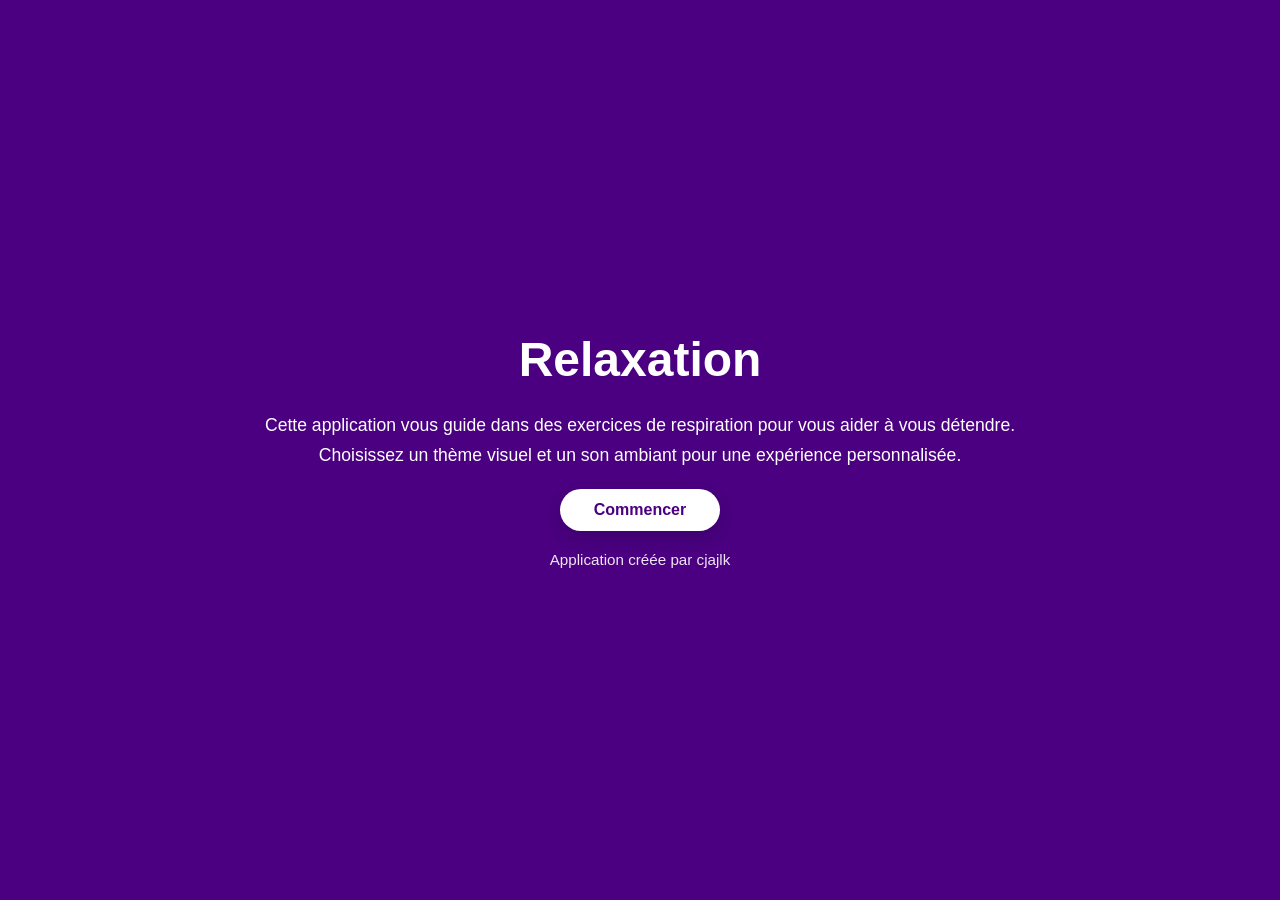
==== index.html @ 72c5c8ad "RELAXATION" ====
<!DOCTYPE html>
<html lang="fr">
<head>
    <meta charset="UTF-8">
    <meta name="viewport" content="width=device-width, initial-scale=1.0">
    <title>Application de Relaxation</title>
    <link rel="stylesheet" href="styles.css">
</head>
<body>
    <div id="intro" class="intro" aria-label="Écran d'accueil de l'application de relaxation">
        <h1>Relaxation</h1>
        <p class="intro-description">
            Cette application vous guide dans des exercices de respiration pour vous aider à vous détendre.
            Choisissez un thème visuel et un son ambiant pour une expérience personnalisée.
        </p>
        <button type="button" class="intro-start-btn" aria-label="Commencer la séance">Commencer</button>
        <p class="intro-credit">Application créée par cjajlk</p>
    </div>
    <div id="main-app" class="container" style="display: none;">
        <button id="immersion-toggle" class="immersion-toggle" type="button">Mode immersion</button>
        <h1>Application de Relaxation</h1>
        <p>Prenez une profonde inspiration et expirez lentement pour vous détendre.</p>
        <div class="breathing-circle" id="circle">
            <div class="instruction" id="instruction">Inspirez</div>
        </div>
        <button id="voice-toggle" class="voice-button">Activer la Voix Guidée</button>
        <div class="controls">
            <label for="sound-select">Son Ambiant:</label>
            <select id="sound-select">
                <option value="none">Aucun</option>
                <option value="rain">Pluie</option>
                <option value="waves">Vagues</option>
                <option value="cheminee">Cheminée</option>
            </select>
            <input type="range" id="volume-slider" min="0" max="1" step="0.1" value="0.5">
        </div>
        <div class="controls">
            <label for="mode-select">Mode de Respiration:</label>
            <select id="mode-select">
                <option value="default">Par Défaut (4s Insp/4s Exp)</option>
                <option value="478">4-7-8 (Sommeil)</option>
                <option value="slow">Lente Méditation</option>
            </select>
        </div>
        <div class="controls">
            <label for="theme-select">Thème Visuel:</label>
            <select id="theme-select">
                <option value="default">Par Défaut</option>
                <option value="forest">Forêt</option>
                <option value="ocean">Océan</option>
                <option value="rain">Pluie</option>
                <option value="cheminee">Cheminée</option>
            </select>
        </div>
        <p class="tip">Fermez les yeux et concentrez-vous sur votre respiration.</p>
        <p class="disclaimer">Avertissement : Cette application n'est pas un substitut à des conseils médicaux professionnels. Si vous avez des problèmes respiratoires, consultez un médecin.</p>
        <div class="calendar-section">
            <h2>Conseil de Relaxation du Jour</h2>
            <p id="date">Date d'aujourd'hui</p>
            <p id="daily-tip">Chargement du conseil...</p>
        </div>
        <div class="progress-section">
            <h2>Suivi de Progrès</h2>
            <p id="total-time">Temps Total: 0 min</p>
            <p id="sessions-count">Sessions: 0</p>
            <p id="badges">Badges: Aucun</p>
            <button id="log-session" class="log-button">Enregistrer Session</button>
            <button id="progress-button" class="progress-button">Voir Progrès Détaillés</button>
            <button id="exercise-button" class="exercise-button">Exercices Yoga & Méditation</button>
        </div>

    </div>
    <script src="script.js"></script>
    <script>
        // Bouton pour accéder à la page exercice
        const exerciseBtn = document.getElementById('exercise-button');
        if (exerciseBtn) {
            exerciseBtn.addEventListener('click', () => {
                window.location.href = 'exercice.html';
            });
        }

    </script>
</body>
</html>
---- styles.css ----
* {
    box-sizing: border-box;
}

html,
body {
    width: 100%;
    max-width: 100%;
    overflow-x: hidden;
}

body {
    margin: 0;
    min-height: 100vh;
    min-height: 100dvh;
    font-family: "Segoe UI", Arial, sans-serif;
    color: #1f2937;
    background: linear-gradient(135deg, #b2f7ef 0%, #4b0082 100%);
    -webkit-text-size-adjust: 100%;
}

h1,
h2 {
    margin: 0;
    max-width: 100%;
    overflow-wrap: anywhere;
    word-break: break-word;
}

/* Intro (index) */
.intro {
    min-height: 100vh;
    width: 100%;
    padding: 40px 20px;
    background: #4b0082;
    color: #ffffff;
    display: flex;
    flex-direction: column;
    justify-content: center;
    align-items: center;
    text-align: center;
    gap: 18px;
}

.intro h1 {
    font-size: clamp(2rem, 5vw, 3rem);
    margin-bottom: 6px;
}

.intro .intro-description {
    margin: 0;
    max-width: 760px;
    line-height: 1.7;
    font-size: clamp(1rem, 2.2vw, 1.1rem);
}

.intro .intro-start-btn {
    border: none;
    border-radius: 999px;
    background: #ffffff;
    color: #4b0082;
    font-size: 1rem;
    font-weight: 700;
    padding: 12px 34px;
    cursor: pointer;
    box-shadow: 0 6px 22px rgba(0, 0, 0, 0.2);
    transition: transform 0.2s ease, box-shadow 0.2s ease;
}

.intro .intro-start-btn:hover,
.intro .intro-start-btn:focus-visible {
    transform: translateY(-1px);
    box-shadow: 0 8px 24px rgba(0, 0, 0, 0.28);
    outline: none;
}

.intro .intro-credit {
    margin: 2px 0 0;
    opacity: 0.9;
    font-size: 0.95rem;
}

/* Main app container */
.container {
    width: min(920px, 100% - 32px);
    max-width: 100%;
    overflow-wrap: anywhere;
    margin: 24px auto;
    background: rgba(255, 255, 255, 0.9);
    border-radius: 18px;
    padding: 24px 20px;
    box-shadow: 0 12px 40px rgba(17, 24, 39, 0.16);
    text-align: center;
}

#main-app {
    position: relative;
}

.immersion-toggle {
    position: fixed;
    right: 14px;
    bottom: 14px;
    z-index: 1200;
    border: none;
    border-radius: 999px;
    padding: 11px 16px;
    font-weight: 700;
    font-size: 0.9rem;
    color: #ffffff;
    background: rgba(75, 0, 130, 0.92);
    cursor: pointer;
    box-shadow: 0 8px 22px rgba(0, 0, 0, 0.22);
}

#main-app.ui-hidden {
    min-height: 76vh;
    display: flex;
    flex-direction: column;
    justify-content: center;
    align-items: center;
    background: rgba(255, 255, 255, 0.08);
    backdrop-filter: blur(1px);
}

#main-app.ui-hidden > :not(.breathing-circle):not(.immersion-toggle) {
    opacity: 0;
    visibility: hidden;
    pointer-events: none;
    height: 0;
    margin: 0;
    padding-top: 0;
    padding-bottom: 0;
    overflow: hidden;
}

#main-app.ui-hidden .breathing-circle {
    margin: 0 auto;
}

.container > h1 {
    color: #4b0082;
    margin-bottom: 10px;
}

.container > p {
    margin-top: 0;
}

.breathing-circle {
    width: min(220px, 70vw);
    height: min(220px, 70vw);
    border-radius: 50%;
    background: rgba(255, 255, 255, 0.6);
    margin: 20px auto;
    display: flex;
    justify-content: center;
    align-items: center;
    animation: breathe 8s infinite;
    box-shadow: inset 0 0 0 2px rgba(255, 255, 255, 0.45);
}

.instruction {
    font-size: clamp(1.15rem, 2.6vw, 1.45rem);
    font-weight: 700;
    color: #1f2937;
}

@keyframes breathe {
    0%,
    50% {
        transform: scale(1);
    }
    25% {
        transform: scale(1.2);
    }
    75% {
        transform: scale(0.8);
    }
}

.controls {
    margin: 14px 0;
    display: flex;
    flex-wrap: wrap;
    align-items: center;
    justify-content: center;
    gap: 10px;
}

.controls label {
    font-weight: 600;
}

.controls label,
.controls select,
.controls input[type="range"] {
    min-height: 44px;
}

.controls select,
.controls input[type="range"] {
    border: 1px solid #d1d5db;
    border-radius: 8px;
    padding: 8px 10px;
    background: #ffffff;
    max-width: 100%;
}

.controls input[type="range"] {
    width: min(240px, 80vw);
}

.tip,
.disclaimer {
    margin: 14px auto;
    max-width: 760px;
    line-height: 1.6;
}

.disclaimer {
    font-size: 0.92rem;
    color: #4b5563;
}

.calendar-section,
.progress-section,
.badges-section {
    margin-top: 18px;
    padding: 16px;
    background: rgba(255, 255, 255, 0.65);
    border-radius: 12px;
}

.calendar-section h2,
.progress-section h2,
.badges-section h2 {
    color: #4b0082;
    margin-bottom: 10px;
}

#badges-showcase {
    display: flex;
    gap: 10px;
    flex-wrap: wrap;
    justify-content: center;
}

#progressChart {
    width: 100% !important;
    max-width: 100%;
    height: auto !important;
}

.badge-item {
    background: #ffffff;
    border-radius: 10px;
    padding: 10px 12px;
    min-width: 130px;
    box-shadow: 0 4px 14px rgba(17, 24, 39, 0.09);
}

/* Buttons */
.voice-button,
.log-button,
.progress-button,
.exercise-button,
.back-button {
    border: none;
    border-radius: 8px;
    color: #ffffff;
    font-size: 0.95rem;
    font-weight: 600;
    padding: 10px 16px;
    cursor: pointer;
    transition: transform 0.15s ease, opacity 0.2s ease;
    margin: 8px 6px;
    white-space: normal;
    line-height: 1.3;
    text-align: center;
}

.voice-button {
    background: #16a34a;
}

.log-button {
    background: #2563eb;
}

.progress-button {
    background: #f59e0b;
}

.exercise-button {
    background: linear-gradient(90deg, #4b0082 0%, #00bfff 100%);
}

.back-button {
    background: #ef4444;
}

.voice-button:hover,
.log-button:hover,
.progress-button:hover,
.exercise-button:hover,
.back-button:hover {
    transform: translateY(-1px);
    opacity: 0.95;
}

/* Theme classes toggled by JS */
.forest {
    background: url("assets/backgrounds/foret.png") center / cover fixed no-repeat;
}

.ocean {
    background: url("assets/backgrounds/ocean.pg.png") center / cover fixed no-repeat;
}

.rain {
    background: url("assets/backgrounds/pluie.png") center / cover fixed no-repeat;
}

.cheminee {
    background: url("assets/backgrounds/cheminée.png") center / cover fixed no-repeat;
}

.forest .container,
.ocean .container,
.rain .container,
.cheminee .container {
    background: rgba(255, 255, 255, 0.78);
    backdrop-filter: blur(2px);
}

.forest .calendar-section,
.forest .progress-section,
.forest .badges-section,
.ocean .calendar-section,
.ocean .progress-section,
.ocean .badges-section,
.rain .calendar-section,
.rain .progress-section,
.rain .badges-section,
.cheminee .calendar-section,
.cheminee .progress-section,
.cheminee .badges-section {
    background: rgba(255, 255, 255, 0.52);
}

/* Exercise page */
header {
    text-align: center;
    padding: 22px 14px 12px;
    color: #ffffff;
}

header h1 {
    margin-bottom: 8px;
}

header nav a {
    color: #ffffff;
    text-decoration: none;
    font-weight: 600;
}

main {
    width: min(960px, 100% - 24px);
    max-width: 100%;
    margin: 0 auto;
}

.exercise-section {
    background: rgba(255, 255, 255, 0.9);
    border-radius: 14px;
    box-shadow: 0 8px 30px rgba(17, 24, 39, 0.12);
    margin: 16px auto;
    padding: 24px 20px;
    text-align: center;
}

.exercise-section h2 {
    color: #4b0082;
    margin-bottom: 14px;
}

.exercise-section strong {
    color: #0f172a;
    font-size: 1.1rem;
}

.exercise-section span {
    display: block;
    margin-top: 8px;
    line-height: 1.6;
}

footer {
    width: 100%;
    padding: 8px 0 16px;
}

/* Mobile */
@media (max-width: 768px) {
    body {
        overflow-x: hidden;
    }

    .container {
        width: calc(100% - 20px);
        max-width: calc(100% - 20px);
        margin: 12px auto;
        padding: 18px 14px;
        border-radius: 14px;
    }

    .immersion-toggle {
        right: 10px;
        bottom: 10px;
        font-size: 0.84rem;
        padding: 10px 13px;
    }

    .intro {
        padding: 30px 16px;
        gap: 14px;
    }

    .intro .intro-description {
        font-size: 0.98rem;
        line-height: 1.65;
        max-width: 100%;
    }

    .intro .intro-start-btn {
        width: min(320px, 92%);
        padding: 13px 20px;
    }

    .controls {
        flex-direction: column;
        align-items: stretch;
        gap: 8px;
    }

    .controls label {
        text-align: left;
        width: 100%;
    }

    .controls select,
    .controls input[type="range"] {
        width: 100%;
    }

    .controls input[type="range"] {
        min-width: 0;
    }

    .breathing-circle {
        width: min(180px, 62vw);
        height: min(180px, 62vw);
    }

    .instruction {
        font-size: 1.05rem;
    }

    .calendar-section,
    .progress-section,
    .badges-section,
    .exercise-section {
        padding: 14px 12px;
    }

    header {
        padding: 16px 12px 10px;
    }

    header h1 {
        font-size: 1.45rem;
        line-height: 1.3;
    }

    header nav {
        display: flex;
        gap: 12px;
        justify-content: center;
        flex-wrap: wrap;
    }

    .voice-button,
    .log-button,
    .progress-button,
    .exercise-button,
    .back-button {
        width: 100%;
        max-width: 100%;
        min-height: 46px;
        padding: 12px 12px;
        margin-left: auto;
        margin-right: auto;
        display: block;
    }

    .disclaimer {
        font-size: 0.88rem;
    }
}

@media (min-width: 769px) and (max-width: 1100px) {
    .container {
        width: min(860px, 100% - 28px);
        padding: 22px 18px;
    }

    .controls {
        gap: 8px;
    }

    .voice-button,
    .log-button,
    .progress-button,
    .exercise-button,
    .back-button {
        min-height: 44px;
    }
}

@media (min-width: 1400px) {
    .container {
        width: min(1040px, 100% - 56px);
        padding: 30px 28px;
    }

    .intro .intro-description {
        max-width: 860px;
    }
}

@media (max-width: 420px) {
    .intro {
        padding: 26px 12px;
    }

    .intro h1 {
        font-size: 1.55rem;
    }

    .container {
        width: calc(100% - 14px);
        padding: 14px 10px;
        border-radius: 10px;
    }

    .container > h1 {
        font-size: 1.55rem;
    }

    .container > p,
    .tip,
    .disclaimer,
    .controls label,
    .controls select,
    .controls input[type="range"] {
        font-size: 0.95rem;
    }

    .exercise-section h2,
    .calendar-section h2,
    .progress-section h2,
    .badges-section h2 {
        font-size: 1.2rem;
    }

    .tip,
    .disclaimer {
        text-align: left;
    }
}

@media (max-width: 320px) {
    .intro {
        padding: 20px 10px;
        gap: 10px;
    }

    .intro .intro-start-btn {
        width: 100%;
        padding: 12px 10px;
    }

    .container {
        width: calc(100% - 8px);
        padding: 12px 8px;
    }

    .breathing-circle {
        width: min(150px, 58vw);
        height: min(150px, 58vw);
    }

    .instruction {
        font-size: 0.95rem;
    }

    .immersion-toggle {
        right: 8px;
        bottom: 8px;
        max-width: calc(100% - 16px);
    }
}

@media (max-width: 900px) {
    .forest,
    .ocean,
    .rain,
    .cheminee {
        background-attachment: scroll;
    }
}
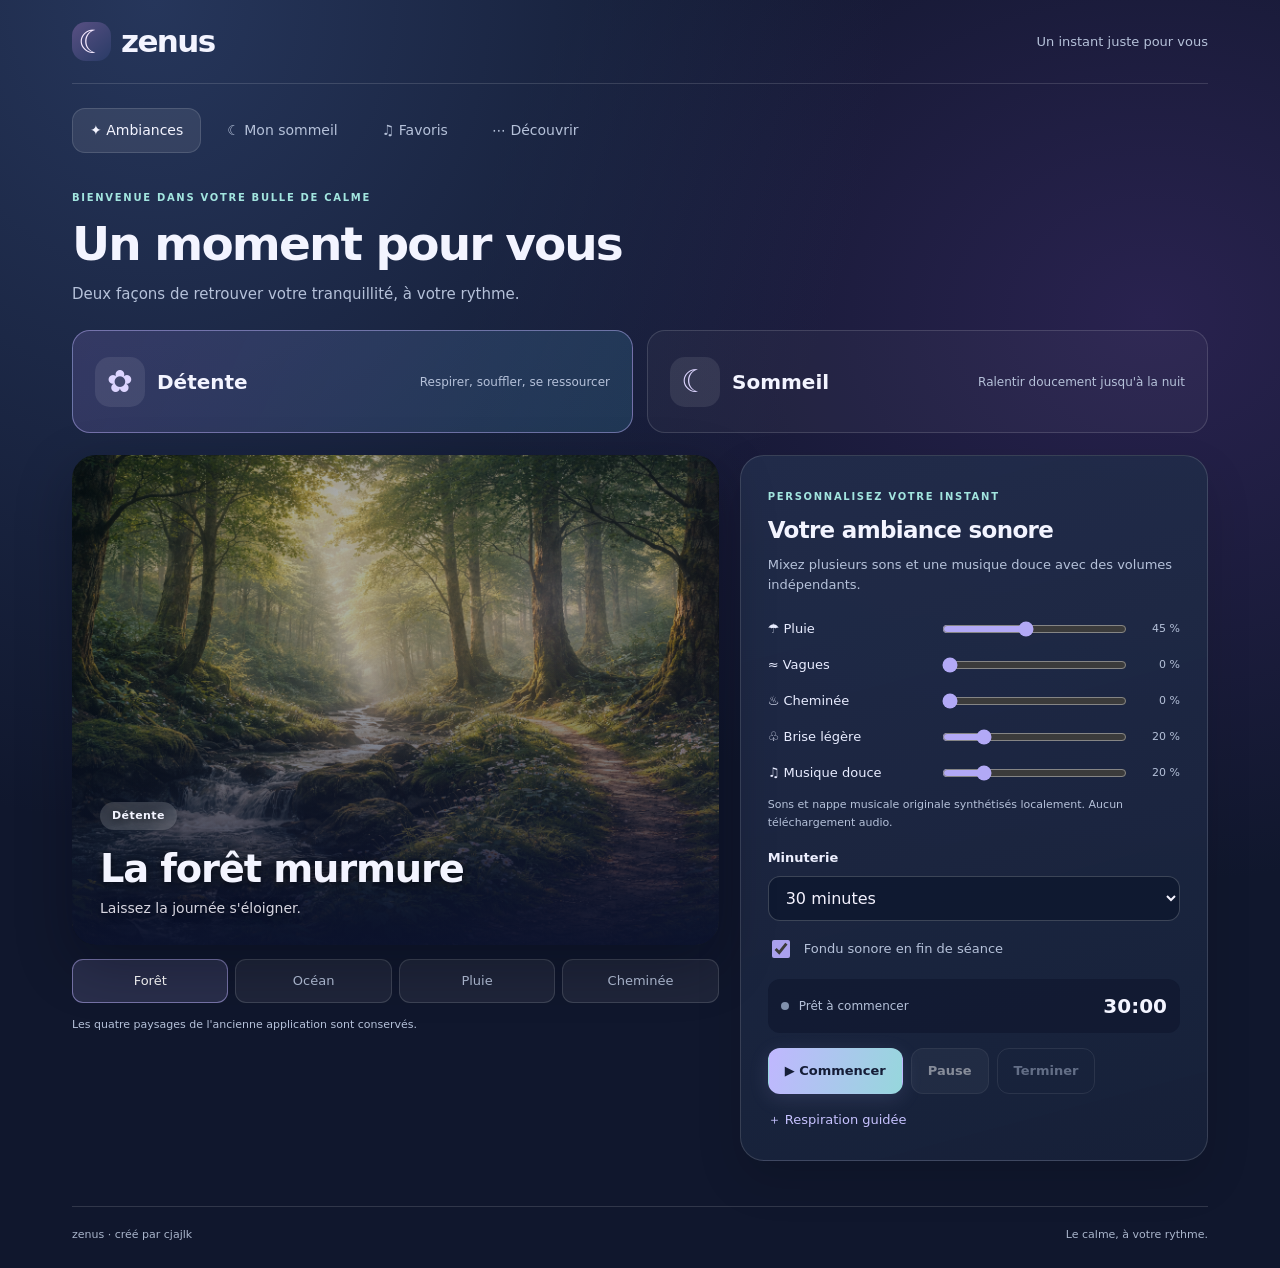
==== commit 12929d0e: "commit" ====
--- a/index.html
+++ b/index.html
@@ -1,85 +1,102 @@
-<!DOCTYPE html>
+<!doctype html>
 <html lang="fr">
 <head>
-    <meta charset="UTF-8">
-    <meta name="viewport" content="width=device-width, initial-scale=1.0">
-    <title>Application de Relaxation</title>
-    <link rel="stylesheet" href="styles.css">
+  <meta charset="utf-8">
+  <meta name="viewport" content="width=device-width, initial-scale=1, viewport-fit=cover">
+  <meta name="theme-color" content="#10172d">
+  <meta name="description" content="zenus : détente, sommeil, paysages apaisants, sons personnalisables et carnet de sommeil privé.">
+  <title>zenus · détente & sommeil</title>
+  <link rel="icon" type="image/svg+xml" href="zenus-icon.svg">
+  <link rel="manifest" href="manifest.webmanifest">
+  <link rel="stylesheet" href="zenus.css">
+  <script defer src="zenus.js"></script>
 </head>
 <body>
-    <div id="intro" class="intro" aria-label="Écran d'accueil de l'application de relaxation">
-        <h1>Relaxation</h1>
-        <p class="intro-description">
-            Cette application vous guide dans des exercices de respiration pour vous aider à vous détendre.
-            Choisissez un thème visuel et un son ambiant pour une expérience personnalisée.
-        </p>
-        <button type="button" class="intro-start-btn" aria-label="Commencer la séance">Commencer</button>
-        <p class="intro-credit">Application créée par cjajlk</p>
-    </div>
-    <div id="main-app" class="container" style="display: none;">
-        <button id="immersion-toggle" class="immersion-toggle" type="button">Mode immersion</button>
-        <h1>Application de Relaxation</h1>
-        <p>Prenez une profonde inspiration et expirez lentement pour vous détendre.</p>
-        <div class="breathing-circle" id="circle">
-            <div class="instruction" id="instruction">Inspirez</div>
+  <div class="shell">
+    <header class="topbar">
+      <a class="brand" href="./" aria-label="zenus, accueil"><span class="brand-icon" aria-hidden="true">☾</span><span>zenus</span></a>
+      <span class="motto">Un instant juste pour vous</span>
+    </header>
+    <nav class="nav" aria-label="Navigation principale">
+      <button class="nav-btn active" type="button" data-page="session" aria-current="page">✦ <span>Ambiances</span></button>
+      <button class="nav-btn" type="button" data-page="sleep">☾ <span>Mon sommeil</span></button>
+      <button class="nav-btn" type="button" data-page="favorites">♫ <span>Favoris</span></button>
+      <button class="nav-btn" type="button" data-page="more">⋯ <span>Découvrir</span></button>
+    </nav>
+    <main>
+      <section class="page" id="page-session" aria-labelledby="main-title">
+        <div class="heading"><span class="eyebrow">Bienvenue dans votre bulle de calme</span><h1 id="main-title">Un moment pour vous</h1><p>Deux façons de retrouver votre tranquillité, à votre rythme.</p></div>
+        <div class="modes" role="group" aria-label="Choisissez un mode">
+          <button class="mode-card active" type="button" id="mode-relax" aria-pressed="true"><span aria-hidden="true" class="mode-icon">✿</span><strong>Détente</strong><small>Respirer, souffler, se ressourcer</small></button>
+          <button class="mode-card" type="button" id="mode-sleep" aria-pressed="false"><span aria-hidden="true" class="mode-icon">☾</span><strong>Sommeil</strong><small>Ralentir doucement jusqu'à la nuit</small></button>
         </div>
-        <button id="voice-toggle" class="voice-button">Activer la Voix Guidée</button>
-        <div class="controls">
-            <label for="sound-select">Son Ambiant:</label>
-            <select id="sound-select">
-                <option value="none">Aucun</option>
-                <option value="rain">Pluie</option>
-                <option value="waves">Vagues</option>
-                <option value="cheminee">Cheminée</option>
-            </select>
-            <input type="range" id="volume-slider" min="0" max="1" step="0.1" value="0.5">
+        <div class="main-grid">
+          <section class="visual-col" aria-label="Décor relaxant">
+            <div class="scene scene-forest" id="scene" role="img" aria-label="Paysage de forêt">
+              <div class="scene-overlay"></div><div class="scene-orb" aria-hidden="true"></div>
+              <div class="scene-text"><span id="scene-badge" class="scene-badge">Détente</span><h2 id="scene-title">La forêt murmure</h2><p id="scene-caption">Laissez la journée s'éloigner.</p></div>
+            </div>
+            <div class="scene-options" role="group" aria-label="Choix du paysage">
+              <button type="button" class="scene-btn active" data-scene="forest" aria-pressed="true">Forêt</button>
+              <button type="button" class="scene-btn" data-scene="ocean" aria-pressed="false">Océan</button>
+              <button type="button" class="scene-btn" data-scene="rain" aria-pressed="false">Pluie</button>
+              <button type="button" class="scene-btn" data-scene="fire" aria-pressed="false">Cheminée</button>
+            </div>
+            <p class="tiny">Les quatre paysages de l'ancienne application sont conservés.</p>
+          </section>
+          <section class="panel player" aria-label="Réglages de la séance">
+            <span class="eyebrow">Personnalisez votre instant</span><h2>Votre ambiance sonore</h2><p class="hint">Mixez plusieurs sons et une musique douce avec des volumes indépendants.</p>
+            <div class="mixer">
+              <label class="mixer-row"><span>☂ Pluie</span><input type="range" min="0" max="100" step="5" data-sound="rain" value="45" aria-label="Volume de la pluie"><output data-output="rain">45 %</output></label>
+              <label class="mixer-row"><span>≈ Vagues</span><input type="range" min="0" max="100" step="5" data-sound="waves" value="0" aria-label="Volume des vagues"><output data-output="waves">0 %</output></label>
+              <label class="mixer-row"><span>♨ Cheminée</span><input type="range" min="0" max="100" step="5" data-sound="fire" value="0" aria-label="Volume de la cheminée"><output data-output="fire">0 %</output></label>
+              <label class="mixer-row"><span>♧ Brise légère</span><input type="range" min="0" max="100" step="5" data-sound="wind" value="20" aria-label="Volume de la brise"><output data-output="wind">20 %</output></label>
+              <label class="mixer-row"><span>♫ Musique douce</span><input type="range" min="0" max="100" step="5" data-sound="music" value="20" aria-label="Volume de la musique"><output data-output="music">20 %</output></label>
+            </div>
+            <p class="tiny">Sons et nappe musicale originale synthétisés localement. Aucun téléchargement audio.</p>
+            <label class="field-label" for="duration">Minuterie</label><select id="duration" class="field"><option value="0">Sans limite</option><option value="15">15 minutes</option><option value="30" selected>30 minutes</option><option value="45">45 minutes</option><option value="60">60 minutes</option></select>
+            <label class="checkline"><input type="checkbox" id="fade" checked> <span>Fondu sonore en fin de séance</span></label>
+            <div class="status" role="status"><span class="status-indicator" id="status-indicator"></span><span id="status-label">Prêt à commencer</span><strong id="clock">30:00</strong></div>
+            <div class="actions"><button type="button" id="start" class="btn primary">▶ Commencer</button><button type="button" id="pause" class="btn secondary" disabled>Pause</button><button type="button" id="stop" class="btn ghost" disabled>Terminer</button></div>
+            <button type="button" id="breathing-toggle" class="text-btn" aria-controls="breathing-panel" aria-expanded="false">＋ Respiration guidée</button>
+            <div id="breathing-panel" class="breathing-panel" hidden>
+              <label class="field-label" for="breathing-mode">Rythme</label><select id="breathing-mode" class="field"><option value="normal">Doux · 4 s / 4 s</option><option value="slow">Lent · 6 s / 6 s</option><option value="478">4-7-8 · inspiration, pause, expiration</option></select>
+              <div class="breathing-orb" id="breathing-orb"><span id="breathing-text">Inspirez</span></div>
+              <label class="checkline"><input type="checkbox" id="voice"> <span>Voix guidée si disponible</span></label>
+              <p class="tiny">Respirez sans forcer. Vous pouvez ignorer toute pause respiratoire inconfortable.</p>
+            </div>
+          </section>
         </div>
-        <div class="controls">
-            <label for="mode-select">Mode de Respiration:</label>
-            <select id="mode-select">
-                <option value="default">Par Défaut (4s Insp/4s Exp)</option>
-                <option value="478">4-7-8 (Sommeil)</option>
-                <option value="slow">Lente Méditation</option>
-            </select>
+      </section>
+      <section class="page" id="page-sleep" aria-labelledby="sleep-title" hidden>
+        <div class="heading"><span class="eyebrow">Un carnet simple et privé</span><h1 id="sleep-title">Mon sommeil</h1><p>Notez vos nuits si vous en avez envie, sans objectif imposé.</p></div>
+        <div class="journal-grid">
+          <form id="sleep-form" class="panel" autocomplete="off">
+            <h2>Ajouter une nuit</h2><div class="form-grid">
+              <label class="field-label">Date du réveil<input type="date" class="field" id="sleep-date" required></label>
+              <label class="field-label">Qualité ressentie<select class="field" id="sleep-quality"><option value="5">Très bonne</option><option value="4" selected>Bonne</option><option value="3">Correcte</option><option value="2">Difficile</option><option value="1">Très difficile</option></select></label>
+              <label class="field-label">Heure du coucher<input type="time" class="field" id="sleep-bed" value="22:30" required></label>
+              <label class="field-label">Heure du réveil<input type="time" class="field" id="sleep-wake" value="07:00" required></label>
+              <label class="field-label">Temps pour s'endormir<select class="field" id="sleep-latency"><option value="0">Très rapide</option><option value="10">Environ 10 min</option><option value="20" selected>Environ 20 min</option><option value="30">Environ 30 min</option><option value="45">Environ 45 min</option><option value="60">Une heure ou plus</option></select></label>
+              <label class="field-label">Réveils nocturnes<select class="field" id="sleep-wakings"><option value="0">Aucun</option><option value="1">1 fois</option><option value="2">2 fois</option><option value="3">3 fois ou plus</option></select></label>
+            </div>
+            <label class="field-label">Une note, si vous le souhaitez<textarea id="sleep-note" class="field" rows="2" maxlength="200" placeholder="Comment vous sentez-vous ce matin ?"></textarea></label>
+            <button class="btn primary" type="submit">Enregistrer la nuit</button><p id="sleep-message" class="tiny" role="status">Une date existante sera mise à jour.</p>
+          </form>
+          <section class="panel" aria-labelledby="history-title"><h2 id="history-title">Mes dernières nuits</h2><div id="sleep-summary" class="sleep-summary"></div><div id="sleep-history" class="sleep-history"></div><p class="tiny">Durées estimées, déclarées manuellement. Aucune mesure médicale. Données stockées dans ce navigateur.</p></section>
         </div>
-        <div class="controls">
-            <label for="theme-select">Thème Visuel:</label>
-            <select id="theme-select">
-                <option value="default">Par Défaut</option>
-                <option value="forest">Forêt</option>
-                <option value="ocean">Océan</option>
-                <option value="rain">Pluie</option>
-                <option value="cheminee">Cheminée</option>
-            </select>
-        </div>
-        <p class="tip">Fermez les yeux et concentrez-vous sur votre respiration.</p>
-        <p class="disclaimer">Avertissement : Cette application n'est pas un substitut à des conseils médicaux professionnels. Si vous avez des problèmes respiratoires, consultez un médecin.</p>
-        <div class="calendar-section">
-            <h2>Conseil de Relaxation du Jour</h2>
-            <p id="date">Date d'aujourd'hui</p>
-            <p id="daily-tip">Chargement du conseil...</p>
-        </div>
-        <div class="progress-section">
-            <h2>Suivi de Progrès</h2>
-            <p id="total-time">Temps Total: 0 min</p>
-            <p id="sessions-count">Sessions: 0</p>
-            <p id="badges">Badges: Aucun</p>
-            <button id="log-session" class="log-button">Enregistrer Session</button>
-            <button id="progress-button" class="progress-button">Voir Progrès Détaillés</button>
-            <button id="exercise-button" class="exercise-button">Exercices Yoga & Méditation</button>
-        </div>
-
-    </div>
-    <script src="script.js"></script>
-    <script>
-        // Bouton pour accéder à la page exercice
-        const exerciseBtn = document.getElementById('exercise-button');
-        if (exerciseBtn) {
-            exerciseBtn.addEventListener('click', () => {
-                window.location.href = 'exercice.html';
-            });
-        }
-
-    </script>
+      </section>
+      <section class="page" id="page-favorites" aria-labelledby="fav-title" hidden>
+        <div class="heading"><span class="eyebrow">Retrouvez vos atmosphères</span><h1 id="fav-title">Mes ambiances</h1><p>Enregistrez votre paysage et votre mélange sonore.</p></div>
+        <section class="panel narrow"><label class="field-label" for="preset-name">Nom de cette ambiance</label><div class="preset-compose"><input id="preset-name" class="field" maxlength="35" placeholder="Ex. Ma pluie du soir"><button type="button" id="save-preset" class="btn primary">Enregistrer</button></div><p id="preset-message" class="tiny" role="status"></p><div id="presets" class="presets"></div></section>
+      </section>
+      <section class="page" id="page-more" aria-labelledby="more-title" hidden>
+        <div class="heading"><span class="eyebrow">Prendre soin de soi, simplement</span><h1 id="more-title">Découvrir</h1></div>
+        <div class="links-grid"><a class="feature-link" href="exercice.html"><span>✿</span><strong>Yoga & méditation</strong><small>Les exercices de votre application d'origine</small></a><a class="feature-link" href="progress.html"><span>◷</span><strong>Mes anciennes séances</strong><small>Statistiques, progression et badges conservés</small></a><a class="feature-link" href="ancienne-version.html"><span>↺</span><strong>Ancienne version</strong><small>Retrouver l'application Relaxation d'origine</small></a></div>
+        <section class="panel narrow"><h2>À propos de zenus</h2><p>zenus accompagne la détente et la préparation au sommeil. Il ne remplace pas un avis médical. Toutes les fonctions de suivi sont facultatives.</p><p>Vos nuits et vos favoris restent enregistrés uniquement dans ce navigateur. Si vous changez d'appareil ou effacez les données du navigateur, ils ne seront pas synchronisés.</p><p>Sur certains téléphones, la lecture sonore peut s'interrompre lorsque l'écran s'éteint : le fonctionnement doit être vérifié sur l'appareil réel.</p></section>
+      </section>
+    </main>
+    <footer class="footer"><span>zenus · créé par cjajlk</span><span>Le calme, à votre rythme.</span></footer>
+  </div>
 </body>
 </html>
--- a/zenus.css
+++ b/zenus.css
@@ -0,0 +1 @@
+:root{color-scheme:dark;--bg:#10172d;--surface:#1a2440;--surface2:#202d4e;--ink:#f3f4ff;--muted:#b5c1d9;--accent:#bdb5ff;--mint:#a2e5df;--border:#ffffff23;--shadow:0 20px 55px #02051151}*{box-sizing:border-box}html{min-width:300px;scroll-behavior:smooth}body{margin:0;min-height:100vh;min-height:100dvh;font-family:Inter,'Segoe UI',system-ui,-apple-system,sans-serif;color:var(--ink);background:radial-gradient(ellipse at 12% 0,#26365b 0,transparent 46%),radial-gradient(ellipse at 90% 25%,#29224f 0,transparent 42%),var(--bg);line-height:1.5}button,input,select,textarea{font:inherit}button{cursor:pointer}button:disabled{opacity:.48;cursor:not-allowed}a{color:inherit;text-decoration:none}h1,h2,p{margin-top:0}.shell{max-width:1180px;margin:auto;padding:0 22px}.topbar{display:flex;align-items:center;justify-content:space-between;min-height:84px;gap:20px;border-bottom:1px solid var(--border)}.brand{font-size:31px;font-weight:650;letter-spacing:-1.6px;display:flex;align-items:center;gap:10px}.brand-icon{display:grid;place-items:center;width:39px;height:39px;border-radius:14px;background:linear-gradient(140deg,#595083,#293b66);color:#f5e9ff;font-size:32px;font-weight:400;line-height:1}.motto{color:var(--muted);font-size:13px}.nav{display:flex;gap:8px;margin:24px 0 12px;flex-wrap:wrap}.nav-btn{background:transparent;border:1px solid transparent;color:var(--muted);border-radius:13px;padding:11px 17px;font-size:14px}.nav-btn:hover,.nav-btn:focus-visible{border-color:#ffffff35}.nav-btn.active{background:#ffffff16;color:var(--ink);border-color:#ffffff21}.page[hidden],.breathing-panel[hidden]{display:none!important}.heading{max-width:770px;margin:31px 0 25px}.eyebrow{text-transform:uppercase;letter-spacing:.17em;color:var(--mint);font-size:10px;font-weight:800}.heading h1{font-size:clamp(29px,4vw,47px);line-height:1.12;letter-spacing:-.04em;font-weight:650;margin:10px 0 12px}.heading p{color:var(--muted);font-size:15px;margin-bottom:0}.modes{display:grid;grid-template-columns:repeat(2,minmax(0,1fr));gap:14px;margin-bottom:22px}.mode-card{text-align:left;display:flex;align-items:center;gap:12px;flex-wrap:wrap;border:1px solid var(--border);background:#ffffff09;border-radius:18px;color:var(--ink);min-height:103px;padding:17px 22px;transition:background .2s,transform .2s,border-color .2s}.mode-card:hover{transform:translateY(-2px);background:#ffffff12}.mode-card.active{background:linear-gradient(115deg,#534d8870,#2e608064);border-color:#c0b6ff77}.mode-icon{width:50px;height:50px;display:grid;place-items:center;border-radius:15px;background:#ffffff16;color:#ddd5ff;font-size:31px;flex-shrink:0}.mode-card strong{font-size:20px;line-height:1.1;min-width:85px}.mode-card small{font-size:12px;color:var(--muted);margin-left:auto}.main-grid{display:grid;grid-template-columns:minmax(0,1.16fr) minmax(335px,.84fr);align-items:start;gap:21px}.visual-col,.player{min-width:0}.scene{position:relative;overflow:hidden;isolation:isolate;min-height:490px;border-radius:24px;background-color:#1e3755;background-size:cover;background-position:center;box-shadow:var(--shadow)}.scene-forest{background-image:linear-gradient(130deg,#061c285c,#2e345356),url('assets/backgrounds/foret.png')}.scene-ocean{background-image:linear-gradient(130deg,#101b3760,#472b6460),url('assets/backgrounds/ocean.pg.png')}.scene-rain{background-image:linear-gradient(130deg,#0b122268,#304b6a50),url('assets/backgrounds/pluie.png')}.scene-fire{background-image:linear-gradient(130deg,#18101c36,#4a2c4b56),url('assets/backgrounds/cheminée.png')}.scene-overlay{position:absolute;inset:0;z-index:0;background:linear-gradient(0deg,#0b122df0,transparent 60%);pointer-events:none}.scene-orb{position:absolute;width:200px;height:200px;border-radius:50%;top:10%;right:10%;background:radial-gradient(circle,#e9d6ff38,transparent 68%);filter:blur(8px);opacity:.65;animation:glow 12s ease-in-out infinite alternate;pointer-events:none}.scene-text{position:absolute;z-index:1;bottom:26px;left:28px;right:20px;text-shadow:0 2px 10px #0009}.scene-badge{display:inline-block;padding:6px 12px;background:#ffffff29;backdrop-filter:blur(6px);border-radius:20px;font-size:11px;font-weight:650;letter-spacing:.04em}.scene-text h2{font-size:clamp(26px,3vw,39px);letter-spacing:-.03em;line-height:1.05;margin:18px 0 9px}.scene-text p{margin:0;color:#f8f6ffdc;font-size:14px}.scene.sleep-scene{filter:brightness(.68) saturate(.88)}.scene-options{display:grid;grid-template-columns:repeat(4,minmax(0,1fr));gap:7px;margin:14px 0 0}.scene-btn{background:#ffffff10;border:1px solid var(--border);color:var(--muted);border-radius:11px;padding:11px 5px;font-size:13px}.scene-btn:hover,.scene-btn.active{background:#aca1e52a;color:#fff;border-color:#c0b6ff82}.panel{background:linear-gradient(165deg,#222d4be8,#172139f6);border:1px solid var(--border);border-radius:24px;padding:27px;box-shadow:0 20px 45px #0002}.panel h2{font-size:23px;font-weight:630;letter-spacing:-.03em;margin:6px 0 7px}.hint{font-size:13px;color:var(--muted);line-height:1.6}.mixer{display:grid;gap:16px;margin:23px 0 12px}.mixer-row{display:grid;grid-template-columns:1fr 1.15fr 43px;align-items:center;gap:12px;color:#e8ecff;font-size:13px}.mixer-row output{text-align:right;font-size:11px;color:var(--muted);font-variant-numeric:tabular-nums}.mixer-row input{width:100%;accent-color:#b2a9f6;cursor:pointer}.field-label{display:grid;gap:7px;font-size:13px;font-weight:600;margin:15px 0 9px;color:#eef0ff}.field{width:100%;min-width:0;border:1px solid #ffffff30;background:#0d172ecb;color:#f5f3ff;border-radius:12px;padding:11px 13px;min-height:44px;outline:none}.field:focus-visible,.btn:focus-visible,.nav-btn:focus-visible,.scene-btn:focus-visible,.mode-card:focus-visible,.text-btn:focus-visible{outline:2px solid var(--mint);outline-offset:2px}input[type='time'],input[type='date']{color-scheme:dark}.checkline{display:flex;gap:11px;align-items:center;color:var(--muted);font-size:13px;margin:16px 0}.checkline input{width:18px;height:18px;accent-color:#aaa1ee}.status{display:flex;align-items:center;gap:10px;border-radius:12px;background:#0d152b8f;padding:12px 13px;margin-top:18px;font-size:12px;color:var(--muted)}.status-indicator{display:inline-block;width:8px;height:8px;flex:none;border-radius:100%;background:#8090ac}.status-indicator.playing{background:#a2e5df;box-shadow:0 0 13px #9eeee6}.status strong{margin-left:auto;color:var(--ink);font-size:20px;font-variant-numeric:tabular-nums}.actions{display:flex;flex-wrap:wrap;gap:8px;margin-top:15px}.btn{border:1px solid transparent;border-radius:12px;padding:12px 16px;font-size:13px;font-weight:700;min-height:44px}.btn.primary{background:linear-gradient(105deg,#c0b7ff,#96d7dc);color:#151d37;box-shadow:0 5px 20px #bcb6ff21}.btn.secondary{background:#ffffff16;border-color:#ffffff20;color:#fff}.btn.ghost{background:transparent;border-color:#ffffff2c;color:var(--muted)}.btn:hover:not(:disabled){filter:brightness(1.1)}.text-btn{background:transparent;border:0;color:#c7c2ff;padding:16px 0 4px;font-size:13px}.breathing-panel{margin-top:14px;border-top:1px solid var(--border);padding-top:14px}.breathing-orb{width:142px;height:142px;display:grid;place-items:center;border-radius:50%;margin:23px auto 17px;background:radial-gradient(circle at 35% 30%,#d4e6f8,#827fdb);color:#17244a;font-weight:800;box-shadow:0 0 28px #b7b1ff5a;transform:scale(.82);transition:transform .9s ease-in-out}.tiny{font-size:11px;color:var(--muted);line-height:1.65;margin:13px 0 0}.journal-grid{display:grid;grid-template-columns:1fr 1fr;gap:20px}.form-grid{display:grid;grid-template-columns:1fr 1fr;column-gap:15px}.sleep-summary{display:grid;grid-template-columns:repeat(2,minmax(0,1fr));gap:10px;margin:19px 0}.stat{padding:16px;border-radius:14px;background:#ffffff10}.stat strong{display:block;font-size:24px;letter-spacing:-.04em}.stat small{display:block;font-size:11px;color:var(--muted)}.night,.preset-item{display:flex;justify-content:space-between;align-items:center;gap:12px;padding:15px 0;border-top:1px solid var(--border)}.night strong,.preset-item strong{display:block;font-size:14px}.night small,.preset-item small{display:block;color:var(--muted);font-size:11px;margin-top:4px}.mini-btn{border:1px solid #ffffff3a;color:#eee;border-radius:9px;background:transparent;padding:8px 10px;font-size:11px}.mini-btn:hover{background:#ffffff1c}.preset-compose{display:flex;gap:10px}.preset-compose .field{flex:1}.presets{margin-top:20px}.narrow{max-width:780px}.links-grid{display:grid;grid-template-columns:repeat(3,minmax(0,1fr));gap:15px;margin:20px 0}.feature-link{min-height:145px;display:flex;flex-direction:column;gap:9px;background:#ffffff10;border:1px solid var(--border);padding:20px;border-radius:18px}.feature-link:hover{background:#ffffff18}.feature-link span{color:var(--mint);font-size:25px}.feature-link strong{font-size:15px}.feature-link small{font-size:12px;color:var(--muted)}.footer{display:flex;justify-content:space-between;gap:20px;flex-wrap:wrap;color:#a9b5cb;font-size:11px;margin:45px 0 24px;padding-top:20px;border-top:1px solid var(--border)}.about-panel p{color:var(--muted)}@keyframes glow{from{transform:translateY(-13px) scale(.86);opacity:.4}to{transform:translateY(17px) scale(1.2);opacity:.8}}@media(max-width:850px){.main-grid,.journal-grid{grid-template-columns:1fr}.scene{min-height:380px}.modes{grid-template-columns:1fr 1fr}.mode-card small{margin-left:62px;flex-basis:100%}.links-grid{grid-template-columns:1fr 1fr}}@media(max-width:530px){.shell{padding:0 14px}.topbar{min-height:69px}.brand{font-size:27px}.motto{font-size:10px;max-width:115px;text-align:right}.nav{display:grid;grid-template-columns:repeat(4,minmax(0,1fr));gap:3px;margin-top:17px}.nav-btn{padding:9px 2px;font-size:12px;display:grid;gap:2px;place-items:center}.nav-btn span{font-size:10px}.heading{margin:26px 0 20px}.heading h1{font-size:30px}.heading p{font-size:13px}.modes{gap:9px}.mode-card{min-height:122px;display:flex;flex-direction:column;align-items:flex-start;gap:5px;padding:13px 12px}.mode-icon{width:34px;height:34px;font-size:24px;border-radius:10px}.mode-card strong{font-size:17px;min-width:auto}.mode-card small{margin:0;flex-basis:auto;font-size:10px}.scene{min-height:340px;border-radius:18px}.scene-text{left:20px;bottom:20px}.scene-text h2{font-size:29px}.scene-btn{font-size:12px;padding:11px 2px}.panel{padding:19px;border-radius:18px}.mixer-row{grid-template-columns:1fr 1fr 40px;gap:8px;font-size:12px}.actions .btn{flex:1;padding:10px 8px}.actions #start{flex:1.2}.form-grid{grid-template-columns:1fr}.preset-compose{flex-wrap:wrap}.preset-compose .btn{flex:1}.links-grid{grid-template-columns:1fr}.footer{margin-top:30px}}@media(prefers-reduced-motion:reduce){*,*::before,*::after{animation-duration:.001ms!important;transition-duration:.001ms!important;scroll-behavior:auto!important}}
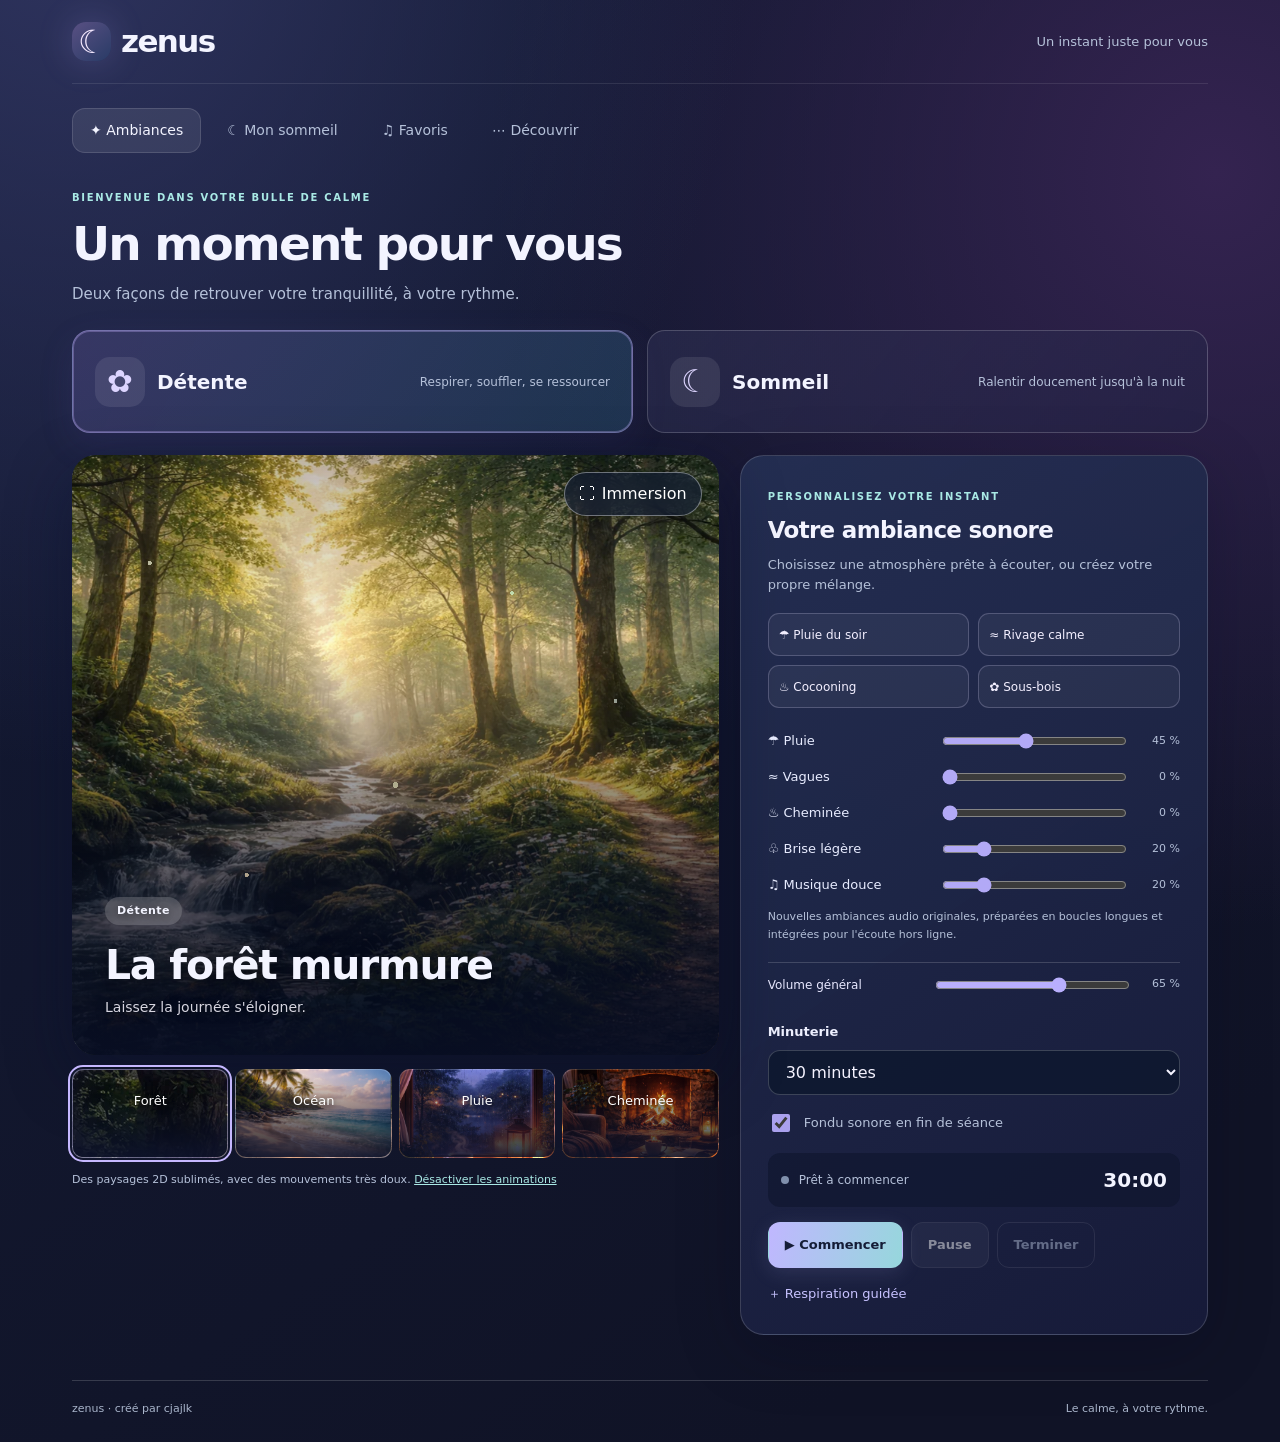
==== commit 65c4afa4: "zenus V0.2 - paysages 2D, ambiances audio, immersion et carnet" ====
--- a/index.html
+++ b/index.html
@@ -33,7 +33,8 @@
         <div class="main-grid">
           <section class="visual-col" aria-label="Décor relaxant">
             <div class="scene scene-forest" id="scene" role="img" aria-label="Paysage de forêt">
-              <div class="scene-overlay"></div><div class="scene-orb" aria-hidden="true"></div>
+              <div class="scene-overlay"></div><div class="scene-orb" aria-hidden="true"></div><div class="scene-particles" aria-hidden="true"></div><div class="scene-rainfall" aria-hidden="true"></div>
+              <button id="immersion" class="scene-immerse" type="button" aria-pressed="false" title="Afficher l'ambiance en grand">⛶ <span>Immersion</span></button>
               <div class="scene-text"><span id="scene-badge" class="scene-badge">Détente</span><h2 id="scene-title">La forêt murmure</h2><p id="scene-caption">Laissez la journée s'éloigner.</p></div>
             </div>
             <div class="scene-options" role="group" aria-label="Choix du paysage">
@@ -42,10 +43,16 @@
               <button type="button" class="scene-btn" data-scene="rain" aria-pressed="false">Pluie</button>
               <button type="button" class="scene-btn" data-scene="fire" aria-pressed="false">Cheminée</button>
             </div>
-            <p class="tiny">Les quatre paysages de l'ancienne application sont conservés.</p>
+            <p class="tiny">Des paysages 2D sublimés, avec des mouvements très doux. <button type="button" id="motion-toggle" class="inline-link" aria-pressed="false">Désactiver les animations</button></p>
           </section>
           <section class="panel player" aria-label="Réglages de la séance">
-            <span class="eyebrow">Personnalisez votre instant</span><h2>Votre ambiance sonore</h2><p class="hint">Mixez plusieurs sons et une musique douce avec des volumes indépendants.</p>
+            <span class="eyebrow">Personnalisez votre instant</span><h2>Votre ambiance sonore</h2><p class="hint">Choisissez une atmosphère prête à écouter, ou créez votre propre mélange.</p>
+            <div class="quick-presets" role="group" aria-label="Ambiances proposées">
+              <button type="button" class="quick-preset" data-quick="rain">☂ Pluie du soir</button>
+              <button type="button" class="quick-preset" data-quick="ocean">≈ Rivage calme</button>
+              <button type="button" class="quick-preset" data-quick="fire">♨ Cocooning</button>
+              <button type="button" class="quick-preset" data-quick="forest">✿ Sous-bois</button>
+            </div>
             <div class="mixer">
               <label class="mixer-row"><span>☂ Pluie</span><input type="range" min="0" max="100" step="5" data-sound="rain" value="45" aria-label="Volume de la pluie"><output data-output="rain">45 %</output></label>
               <label class="mixer-row"><span>≈ Vagues</span><input type="range" min="0" max="100" step="5" data-sound="waves" value="0" aria-label="Volume des vagues"><output data-output="waves">0 %</output></label>
@@ -53,8 +60,9 @@
               <label class="mixer-row"><span>♧ Brise légère</span><input type="range" min="0" max="100" step="5" data-sound="wind" value="20" aria-label="Volume de la brise"><output data-output="wind">20 %</output></label>
               <label class="mixer-row"><span>♫ Musique douce</span><input type="range" min="0" max="100" step="5" data-sound="music" value="20" aria-label="Volume de la musique"><output data-output="music">20 %</output></label>
             </div>
-            <p class="tiny">Sons et nappe musicale originale synthétisés localement. Aucun téléchargement audio.</p>
-            <label class="field-label" for="duration">Minuterie</label><select id="duration" class="field"><option value="0">Sans limite</option><option value="15">15 minutes</option><option value="30" selected>30 minutes</option><option value="45">45 minutes</option><option value="60">60 minutes</option></select>
+            <p class="tiny">Nouvelles ambiances audio originales, préparées en boucles longues et intégrées pour l'écoute hors ligne.</p>
+            <div class="volume-master"><label for="master-volume">Volume général</label><input type="range" id="master-volume" min="0" max="100" value="65" step="5" aria-label="Volume général"><output id="master-output">65 %</output></div>
+            <label class="field-label" for="duration">Minuterie</label><select id="duration" class="field"><option value="0">Sans limite</option><option value="5">5 minutes</option><option value="10">10 minutes</option><option value="15">15 minutes</option><option value="30" selected>30 minutes</option><option value="45">45 minutes</option><option value="60">60 minutes</option><option value="90">90 minutes</option><option value="120">2 heures</option></select>
             <label class="checkline"><input type="checkbox" id="fade" checked> <span>Fondu sonore en fin de séance</span></label>
             <div class="status" role="status"><span class="status-indicator" id="status-indicator"></span><span id="status-label">Prêt à commencer</span><strong id="clock">30:00</strong></div>
             <div class="actions"><button type="button" id="start" class="btn primary">▶ Commencer</button><button type="button" id="pause" class="btn secondary" disabled>Pause</button><button type="button" id="stop" class="btn ghost" disabled>Terminer</button></div>
@@ -83,7 +91,7 @@
             <label class="field-label">Une note, si vous le souhaitez<textarea id="sleep-note" class="field" rows="2" maxlength="200" placeholder="Comment vous sentez-vous ce matin ?"></textarea></label>
             <button class="btn primary" type="submit">Enregistrer la nuit</button><p id="sleep-message" class="tiny" role="status">Une date existante sera mise à jour.</p>
           </form>
-          <section class="panel" aria-labelledby="history-title"><h2 id="history-title">Mes dernières nuits</h2><div id="sleep-summary" class="sleep-summary"></div><div id="sleep-history" class="sleep-history"></div><p class="tiny">Durées estimées, déclarées manuellement. Aucune mesure médicale. Données stockées dans ce navigateur.</p></section>
+          <section class="panel" aria-labelledby="history-title"><h2 id="history-title">Mes dernières nuits</h2><div id="sleep-summary" class="sleep-summary"></div><div id="sleep-trend" class="sleep-trend" aria-label="Vos sept dernières nuits enregistrées"></div><div id="sleep-history" class="sleep-history"></div><div class="backup-actions"><button id="export-sleep" type="button" class="mini-btn">↓ Exporter mon carnet</button><label class="mini-btn import-label">↑ Importer un carnet<input type="file" id="import-sleep" accept=".json,application/json" hidden></label></div><p class="tiny" id="backup-message" role="status">Durées estimées, déclarées manuellement. Aucune mesure médicale. Données stockées dans ce navigateur.</p></section>
         </div>
       </section>
       <section class="page" id="page-favorites" aria-labelledby="fav-title" hidden>
@@ -93,7 +101,7 @@
       <section class="page" id="page-more" aria-labelledby="more-title" hidden>
         <div class="heading"><span class="eyebrow">Prendre soin de soi, simplement</span><h1 id="more-title">Découvrir</h1></div>
         <div class="links-grid"><a class="feature-link" href="exercice.html"><span>✿</span><strong>Yoga & méditation</strong><small>Les exercices de votre application d'origine</small></a><a class="feature-link" href="progress.html"><span>◷</span><strong>Mes anciennes séances</strong><small>Statistiques, progression et badges conservés</small></a><a class="feature-link" href="ancienne-version.html"><span>↺</span><strong>Ancienne version</strong><small>Retrouver l'application Relaxation d'origine</small></a></div>
-        <section class="panel narrow"><h2>À propos de zenus</h2><p>zenus accompagne la détente et la préparation au sommeil. Il ne remplace pas un avis médical. Toutes les fonctions de suivi sont facultatives.</p><p>Vos nuits et vos favoris restent enregistrés uniquement dans ce navigateur. Si vous changez d'appareil ou effacez les données du navigateur, ils ne seront pas synchronisés.</p><p>Sur certains téléphones, la lecture sonore peut s'interrompre lorsque l'écran s'éteint : le fonctionnement doit être vérifié sur l'appareil réel.</p></section>
+        <section class="panel narrow"><h2>À propos de zenus</h2><p>zenus accompagne la détente et la préparation au sommeil. Il ne remplace pas un avis médical. Toutes les fonctions de suivi sont facultatives.</p><p>Vos nuits et vos favoris restent enregistrés uniquement dans ce navigateur. Si vous changez d'appareil ou effacez les données du navigateur, ils ne seront pas synchronisés.</p><p>Les sons sont des créations numériques originales intégrées à cette application. Ils ne prétendent pas être des enregistrements de terrain.</p><p>Sur certains téléphones, la lecture sonore peut s'interrompre lorsque l'écran s'éteint : le fonctionnement doit être vérifié sur l'appareil réel.</p></section>
       </section>
     </main>
     <footer class="footer"><span>zenus · créé par cjajlk</span><span>Le calme, à votre rythme.</span></footer>
--- a/zenus.css
+++ b/zenus.css
@@ -1 +1,69 @@
 :root{color-scheme:dark;--bg:#10172d;--surface:#1a2440;--surface2:#202d4e;--ink:#f3f4ff;--muted:#b5c1d9;--accent:#bdb5ff;--mint:#a2e5df;--border:#ffffff23;--shadow:0 20px 55px #02051151}*{box-sizing:border-box}html{min-width:300px;scroll-behavior:smooth}body{margin:0;min-height:100vh;min-height:100dvh;font-family:Inter,'Segoe UI',system-ui,-apple-system,sans-serif;color:var(--ink);background:radial-gradient(ellipse at 12% 0,#26365b 0,transparent 46%),radial-gradient(ellipse at 90% 25%,#29224f 0,transparent 42%),var(--bg);line-height:1.5}button,input,select,textarea{font:inherit}button{cursor:pointer}button:disabled{opacity:.48;cursor:not-allowed}a{color:inherit;text-decoration:none}h1,h2,p{margin-top:0}.shell{max-width:1180px;margin:auto;padding:0 22px}.topbar{display:flex;align-items:center;justify-content:space-between;min-height:84px;gap:20px;border-bottom:1px solid var(--border)}.brand{font-size:31px;font-weight:650;letter-spacing:-1.6px;display:flex;align-items:center;gap:10px}.brand-icon{display:grid;place-items:center;width:39px;height:39px;border-radius:14px;background:linear-gradient(140deg,#595083,#293b66);color:#f5e9ff;font-size:32px;font-weight:400;line-height:1}.motto{color:var(--muted);font-size:13px}.nav{display:flex;gap:8px;margin:24px 0 12px;flex-wrap:wrap}.nav-btn{background:transparent;border:1px solid transparent;color:var(--muted);border-radius:13px;padding:11px 17px;font-size:14px}.nav-btn:hover,.nav-btn:focus-visible{border-color:#ffffff35}.nav-btn.active{background:#ffffff16;color:var(--ink);border-color:#ffffff21}.page[hidden],.breathing-panel[hidden]{display:none!important}.heading{max-width:770px;margin:31px 0 25px}.eyebrow{text-transform:uppercase;letter-spacing:.17em;color:var(--mint);font-size:10px;font-weight:800}.heading h1{font-size:clamp(29px,4vw,47px);line-height:1.12;letter-spacing:-.04em;font-weight:650;margin:10px 0 12px}.heading p{color:var(--muted);font-size:15px;margin-bottom:0}.modes{display:grid;grid-template-columns:repeat(2,minmax(0,1fr));gap:14px;margin-bottom:22px}.mode-card{text-align:left;display:flex;align-items:center;gap:12px;flex-wrap:wrap;border:1px solid var(--border);background:#ffffff09;border-radius:18px;color:var(--ink);min-height:103px;padding:17px 22px;transition:background .2s,transform .2s,border-color .2s}.mode-card:hover{transform:translateY(-2px);background:#ffffff12}.mode-card.active{background:linear-gradient(115deg,#534d8870,#2e608064);border-color:#c0b6ff77}.mode-icon{width:50px;height:50px;display:grid;place-items:center;border-radius:15px;background:#ffffff16;color:#ddd5ff;font-size:31px;flex-shrink:0}.mode-card strong{font-size:20px;line-height:1.1;min-width:85px}.mode-card small{font-size:12px;color:var(--muted);margin-left:auto}.main-grid{display:grid;grid-template-columns:minmax(0,1.16fr) minmax(335px,.84fr);align-items:start;gap:21px}.visual-col,.player{min-width:0}.scene{position:relative;overflow:hidden;isolation:isolate;min-height:490px;border-radius:24px;background-color:#1e3755;background-size:cover;background-position:center;box-shadow:var(--shadow)}.scene-forest{background-image:linear-gradient(130deg,#061c285c,#2e345356),url('assets/backgrounds/foret.png')}.scene-ocean{background-image:linear-gradient(130deg,#101b3760,#472b6460),url('assets/backgrounds/ocean.pg.png')}.scene-rain{background-image:linear-gradient(130deg,#0b122268,#304b6a50),url('assets/backgrounds/pluie.png')}.scene-fire{background-image:linear-gradient(130deg,#18101c36,#4a2c4b56),url('assets/backgrounds/cheminée.png')}.scene-overlay{position:absolute;inset:0;z-index:0;background:linear-gradient(0deg,#0b122df0,transparent 60%);pointer-events:none}.scene-orb{position:absolute;width:200px;height:200px;border-radius:50%;top:10%;right:10%;background:radial-gradient(circle,#e9d6ff38,transparent 68%);filter:blur(8px);opacity:.65;animation:glow 12s ease-in-out infinite alternate;pointer-events:none}.scene-text{position:absolute;z-index:1;bottom:26px;left:28px;right:20px;text-shadow:0 2px 10px #0009}.scene-badge{display:inline-block;padding:6px 12px;background:#ffffff29;backdrop-filter:blur(6px);border-radius:20px;font-size:11px;font-weight:650;letter-spacing:.04em}.scene-text h2{font-size:clamp(26px,3vw,39px);letter-spacing:-.03em;line-height:1.05;margin:18px 0 9px}.scene-text p{margin:0;color:#f8f6ffdc;font-size:14px}.scene.sleep-scene{filter:brightness(.68) saturate(.88)}.scene-options{display:grid;grid-template-columns:repeat(4,minmax(0,1fr));gap:7px;margin:14px 0 0}.scene-btn{background:#ffffff10;border:1px solid var(--border);color:var(--muted);border-radius:11px;padding:11px 5px;font-size:13px}.scene-btn:hover,.scene-btn.active{background:#aca1e52a;color:#fff;border-color:#c0b6ff82}.panel{background:linear-gradient(165deg,#222d4be8,#172139f6);border:1px solid var(--border);border-radius:24px;padding:27px;box-shadow:0 20px 45px #0002}.panel h2{font-size:23px;font-weight:630;letter-spacing:-.03em;margin:6px 0 7px}.hint{font-size:13px;color:var(--muted);line-height:1.6}.mixer{display:grid;gap:16px;margin:23px 0 12px}.mixer-row{display:grid;grid-template-columns:1fr 1.15fr 43px;align-items:center;gap:12px;color:#e8ecff;font-size:13px}.mixer-row output{text-align:right;font-size:11px;color:var(--muted);font-variant-numeric:tabular-nums}.mixer-row input{width:100%;accent-color:#b2a9f6;cursor:pointer}.field-label{display:grid;gap:7px;font-size:13px;font-weight:600;margin:15px 0 9px;color:#eef0ff}.field{width:100%;min-width:0;border:1px solid #ffffff30;background:#0d172ecb;color:#f5f3ff;border-radius:12px;padding:11px 13px;min-height:44px;outline:none}.field:focus-visible,.btn:focus-visible,.nav-btn:focus-visible,.scene-btn:focus-visible,.mode-card:focus-visible,.text-btn:focus-visible{outline:2px solid var(--mint);outline-offset:2px}input[type='time'],input[type='date']{color-scheme:dark}.checkline{display:flex;gap:11px;align-items:center;color:var(--muted);font-size:13px;margin:16px 0}.checkline input{width:18px;height:18px;accent-color:#aaa1ee}.status{display:flex;align-items:center;gap:10px;border-radius:12px;background:#0d152b8f;padding:12px 13px;margin-top:18px;font-size:12px;color:var(--muted)}.status-indicator{display:inline-block;width:8px;height:8px;flex:none;border-radius:100%;background:#8090ac}.status-indicator.playing{background:#a2e5df;box-shadow:0 0 13px #9eeee6}.status strong{margin-left:auto;color:var(--ink);font-size:20px;font-variant-numeric:tabular-nums}.actions{display:flex;flex-wrap:wrap;gap:8px;margin-top:15px}.btn{border:1px solid transparent;border-radius:12px;padding:12px 16px;font-size:13px;font-weight:700;min-height:44px}.btn.primary{background:linear-gradient(105deg,#c0b7ff,#96d7dc);color:#151d37;box-shadow:0 5px 20px #bcb6ff21}.btn.secondary{background:#ffffff16;border-color:#ffffff20;color:#fff}.btn.ghost{background:transparent;border-color:#ffffff2c;color:var(--muted)}.btn:hover:not(:disabled){filter:brightness(1.1)}.text-btn{background:transparent;border:0;color:#c7c2ff;padding:16px 0 4px;font-size:13px}.breathing-panel{margin-top:14px;border-top:1px solid var(--border);padding-top:14px}.breathing-orb{width:142px;height:142px;display:grid;place-items:center;border-radius:50%;margin:23px auto 17px;background:radial-gradient(circle at 35% 30%,#d4e6f8,#827fdb);color:#17244a;font-weight:800;box-shadow:0 0 28px #b7b1ff5a;transform:scale(.82);transition:transform .9s ease-in-out}.tiny{font-size:11px;color:var(--muted);line-height:1.65;margin:13px 0 0}.journal-grid{display:grid;grid-template-columns:1fr 1fr;gap:20px}.form-grid{display:grid;grid-template-columns:1fr 1fr;column-gap:15px}.sleep-summary{display:grid;grid-template-columns:repeat(2,minmax(0,1fr));gap:10px;margin:19px 0}.stat{padding:16px;border-radius:14px;background:#ffffff10}.stat strong{display:block;font-size:24px;letter-spacing:-.04em}.stat small{display:block;font-size:11px;color:var(--muted)}.night,.preset-item{display:flex;justify-content:space-between;align-items:center;gap:12px;padding:15px 0;border-top:1px solid var(--border)}.night strong,.preset-item strong{display:block;font-size:14px}.night small,.preset-item small{display:block;color:var(--muted);font-size:11px;margin-top:4px}.mini-btn{border:1px solid #ffffff3a;color:#eee;border-radius:9px;background:transparent;padding:8px 10px;font-size:11px}.mini-btn:hover{background:#ffffff1c}.preset-compose{display:flex;gap:10px}.preset-compose .field{flex:1}.presets{margin-top:20px}.narrow{max-width:780px}.links-grid{display:grid;grid-template-columns:repeat(3,minmax(0,1fr));gap:15px;margin:20px 0}.feature-link{min-height:145px;display:flex;flex-direction:column;gap:9px;background:#ffffff10;border:1px solid var(--border);padding:20px;border-radius:18px}.feature-link:hover{background:#ffffff18}.feature-link span{color:var(--mint);font-size:25px}.feature-link strong{font-size:15px}.feature-link small{font-size:12px;color:var(--muted)}.footer{display:flex;justify-content:space-between;gap:20px;flex-wrap:wrap;color:#a9b5cb;font-size:11px;margin:45px 0 24px;padding-top:20px;border-top:1px solid var(--border)}.about-panel p{color:var(--muted)}@keyframes glow{from{transform:translateY(-13px) scale(.86);opacity:.4}to{transform:translateY(17px) scale(1.2);opacity:.8}}@media(max-width:850px){.main-grid,.journal-grid{grid-template-columns:1fr}.scene{min-height:380px}.modes{grid-template-columns:1fr 1fr}.mode-card small{margin-left:62px;flex-basis:100%}.links-grid{grid-template-columns:1fr 1fr}}@media(max-width:530px){.shell{padding:0 14px}.topbar{min-height:69px}.brand{font-size:27px}.motto{font-size:10px;max-width:115px;text-align:right}.nav{display:grid;grid-template-columns:repeat(4,minmax(0,1fr));gap:3px;margin-top:17px}.nav-btn{padding:9px 2px;font-size:12px;display:grid;gap:2px;place-items:center}.nav-btn span{font-size:10px}.heading{margin:26px 0 20px}.heading h1{font-size:30px}.heading p{font-size:13px}.modes{gap:9px}.mode-card{min-height:122px;display:flex;flex-direction:column;align-items:flex-start;gap:5px;padding:13px 12px}.mode-icon{width:34px;height:34px;font-size:24px;border-radius:10px}.mode-card strong{font-size:17px;min-width:auto}.mode-card small{margin:0;flex-basis:auto;font-size:10px}.scene{min-height:340px;border-radius:18px}.scene-text{left:20px;bottom:20px}.scene-text h2{font-size:29px}.scene-btn{font-size:12px;padding:11px 2px}.panel{padding:19px;border-radius:18px}.mixer-row{grid-template-columns:1fr 1fr 40px;gap:8px;font-size:12px}.actions .btn{flex:1;padding:10px 8px}.actions #start{flex:1.2}.form-grid{grid-template-columns:1fr}.preset-compose{flex-wrap:wrap}.preset-compose .btn{flex:1}.links-grid{grid-template-columns:1fr}.footer{margin-top:30px}}@media(prefers-reduced-motion:reduce){*,*::before,*::after{animation-duration:.001ms!important;transition-duration:.001ms!important;scroll-behavior:auto!important}}
+
+/* zenus v0.2 — paysages 2D cinématiques et interface affinée */
+:root{--accent:#c6b8ff;--mint:#a9e9e5;--border:#ffffff29}
+body{background:radial-gradient(ellipse at 5% -8%,#2f345f 0%,transparent 40%),radial-gradient(ellipse at 95% 12%,#342350 0%,transparent 42%),linear-gradient(145deg,#141b36,#101326 85%)}
+.topbar{border-bottom-color:#ffffff18}.brand{font-weight:780}.brand-icon{box-shadow:0 0 35px #b9a9ff36}
+.panel{background:linear-gradient(145deg,#253054ee,#171b39f9);box-shadow:0 16px 65px #02041a36}
+.mode-card{background:linear-gradient(130deg,#41436c51,#2325477a);border-color:#ffffff30}
+.mode-card.active{box-shadow:0 0 0 1px #c4b0fb50 inset,0 12px 35px #6254aa22}
+.scene{height:600px;min-height:600px;display:block;background:#162143;box-shadow:0 22px 65px #060d2870}
+.scene::before{content:"";position:absolute;inset:-4%;z-index:-2;background-size:cover;background-position:center;animation:cinematic-drift 52s ease-in-out infinite alternate;will-change:transform}
+.scene-forest::before{background-image:url('assets/scenes/forest.webp')}
+.scene-ocean::before{background-image:url('assets/scenes/ocean.webp')}
+.scene-rain::before{background-image:url('assets/scenes/rain.webp')}
+.scene-fire::before{background-image:url('assets/scenes/fire.webp')}
+.scene.sleep-scene::before{filter:brightness(.75) saturate(.9)}
+.scene.sleep-scene.scene-forest::before{background-image:url('assets/scenes/forest-nuit.webp')}
+.scene.sleep-scene.scene-ocean::before{background-image:url('assets/scenes/ocean-nuit.webp')}
+.scene.sleep-scene.scene-rain::before{background-image:url('assets/scenes/rain-nuit.webp')}
+.scene.sleep-scene.scene-fire::before{background-image:url('assets/scenes/fire-nuit.webp')}
+.scene .scene-overlay{z-index:-1;inset:0;background:linear-gradient(180deg,#0b0e2a44 0%,transparent 32%,#080f24aa 70%,#080e23f5 100%)}
+.scene .scene-orb{z-index:0;opacity:.45;filter:blur(22px)}
+.scene.scene-ocean .scene-orb{background:radial-gradient(circle,#ffdfb06b,transparent 68%);top:33%;right:10%}
+.scene.scene-fire .scene-orb{background:radial-gradient(circle,#ffae5564,transparent 70%);bottom:10%;top:auto;left:35%;animation:fire-glow 5s ease-in-out infinite alternate}
+.scene .scene-text{bottom:37px;left:33px;right:25px;z-index:2}
+.scene .scene-text h2{font-size:clamp(31px,3.2vw,46px);line-height:1.1;text-shadow:0 5px 25px #000a}
+.scene .scene-text p{max-width:450px}
+.scene-particles{position:absolute;inset:0;pointer-events:none;z-index:0;opacity:0;background-image:radial-gradient(2px 2px at 12% 18%,#f5f7d9dd 98%,transparent),radial-gradient(2px 2px at 68% 23%,#d6ffd8dd 98%,transparent),radial-gradient(3px 3px at 50% 55%,#f5f8ccba 98%,transparent),radial-gradient(2px 2px at 84% 41%,#edfaf0bb 98%,transparent),radial-gradient(2px 2px at 27% 70%,#ffe8bccc 98%,transparent);animation:firefly 9s ease-in-out infinite alternate}
+.scene-forest .scene-particles,.scene-ocean.sleep-scene .scene-particles{opacity:.8}
+.scene-rainfall{position:absolute;inset:-40%;z-index:1;pointer-events:none;opacity:0;background:repeating-linear-gradient(106deg,transparent 0,transparent 28px,#d1eaff26 29px,transparent 31px,transparent 46px);animation:rain-drift 9s linear infinite}
+.scene-rain .scene-rainfall{opacity:.28}
+.scene-immerse{position:absolute;right:17px;top:17px;z-index:4;border:1px solid #ffffff61;background:#0e193b86;backdrop-filter:blur(12px);color:#fff;border-radius:999px;padding:9px 14px;min-height:40px;display:flex;align-items:center;gap:7px;box-shadow:0 8px 20px #0004}
+.scene-immerse:hover{background:#253665c9}
+.scene-btn{padding:13px 7px 47px;position:relative;overflow:hidden;min-height:89px;display:flex;justify-content:center;align-items:end;background-position:center;background-size:cover;color:#fff!important;text-shadow:0 2px 7px #000}
+.scene-btn::before{content:"";position:absolute;inset:0;background:linear-gradient(0deg,#0c122ae2,#0c122a0b);z-index:0}
+.scene-btn{isolation:isolate}.scene-btn::before{z-index:-1}
+.scene-btn[data-scene="forest"]{background-image:url('assets/scenes/forest.webp')}
+.scene-btn[data-scene="ocean"]{background-image:url('assets/scenes/ocean.webp')}
+.scene-btn[data-scene="rain"]{background-image:url('assets/scenes/rain.webp')}
+.scene-btn[data-scene="fire"]{background-image:url('assets/scenes/fire.webp')}
+.scene-btn.active{outline:2px solid var(--accent);outline-offset:2px;box-shadow:inset 0 0 30px #181035bb}
+.quick-presets{display:grid;grid-template-columns:repeat(2,minmax(0,1fr));gap:9px;margin:17px 0 21px}
+.quick-preset{border:1px solid #e4ddff38;background:#ffffff0c;color:#f3efff;padding:11px 10px;border-radius:11px;text-align:left;font-size:12px;min-height:43px}
+.quick-preset:hover,.quick-preset.selected{background:#b1a0ff29;border-color:#b8acff88}
+.volume-master{display:grid;align-items:center;grid-template-columns:1fr 1.25fr 42px;gap:10px;padding:12px 0;border-top:1px solid var(--border);margin-top:17px;font-size:12px;color:#e8e8ff}
+.volume-master input{accent-color:#b9affd;width:100%}.volume-master output{text-align:right;font-size:11px;color:var(--muted)}
+.inline-link{border:0;background:none;color:var(--mint);font-size:inherit;text-decoration:underline;padding:0}
+.sleep-trend{display:flex;align-items:end;gap:8px;padding:16px 10px 10px;min-height:148px;background:#0e173078;border-radius:13px;margin:0 0 13px}
+.trend-night{flex:1;display:flex;flex-direction:column;align-items:center;gap:8px;min-width:0}
+.trend-bar{display:block;width:100%;max-width:35px;min-height:4px;border-radius:6px 6px 2px 2px;background:linear-gradient(#b6d9f8,#a699ed);box-shadow:0 0 15px #b2a3ff36}
+.trend-night small{font-size:10px;color:var(--muted)}.trend-night span{font-size:10px;color:#e8e5ff}
+.backup-actions{display:flex;flex-wrap:wrap;gap:9px;margin:20px 0 8px}
+.import-label{display:inline-flex;align-items:center;cursor:pointer}
+body.is-immersive{overflow:hidden}body.is-immersive .scene{position:fixed;inset:0;width:100vw;height:100dvh;min-height:0;z-index:3000;border-radius:0}body.is-immersive .scene-immerse{top:max(20px,env(safe-area-inset-top));right:24px}
+body.is-immersive .scene .scene-text{bottom:clamp(35px,9vh,95px);left:clamp(20px,7vw,90px)}
+body.is-immersive .scene .scene-text h2{font-size:clamp(34px,5vw,66px)}
+body.is-immersive .scene-immerse{background:#12193cd9}
+body.motion-off .scene::before,body.motion-off .scene .scene-orb,body.motion-off .scene .scene-rainfall,body.motion-off .scene .scene-particles{animation:none!important}
+body.mode-sleep{background:radial-gradient(ellipse at top left,#252044 0%,transparent 50%),#0b1225}
+@keyframes cinematic-drift{0%{transform:scale(1.015) translate(-.6%,0)}100%{transform:scale(1.075) translate(.6%,-1.1%)}}
+@keyframes firefly{0%{transform:translateY(6px);opacity:.15}50%{opacity:.65}100%{transform:translateY(-8px);opacity:.85}}
+@keyframes fire-glow{from{opacity:.22;transform:scale(.85)}to{opacity:.60;transform:scale(1.15)}}
+@keyframes rain-drift{from{transform:translate(0,-12%)}to{transform:translate(-7%,12%)}}
+@media(max-width:850px){.scene{height:450px;min-height:450px}.main-grid{grid-template-columns:1fr}.quick-presets{grid-template-columns:repeat(2,minmax(0,1fr))}}
+@media(max-width:530px){.scene{height:405px;min-height:405px}.scene .scene-text{left:18px;bottom:22px}.scene-btn{min-height:77px;padding:10px 2px 25px;font-size:11px}.quick-presets{gap:8px}.quick-preset{font-size:11px;padding:10px 7px}.scene-immerse span{display:none}.volume-master{grid-template-columns:1fr 1fr 35px}.sleep-trend{gap:4px}}
+@media(prefers-reduced-motion:reduce){.scene::before,.scene-rainfall,.scene-particles,.scene-orb{animation:none!important}}
+
+/* Le mode nuit ne doit pas assombrir les textes ni les boutons. */
+.scene.sleep-scene{filter:none}
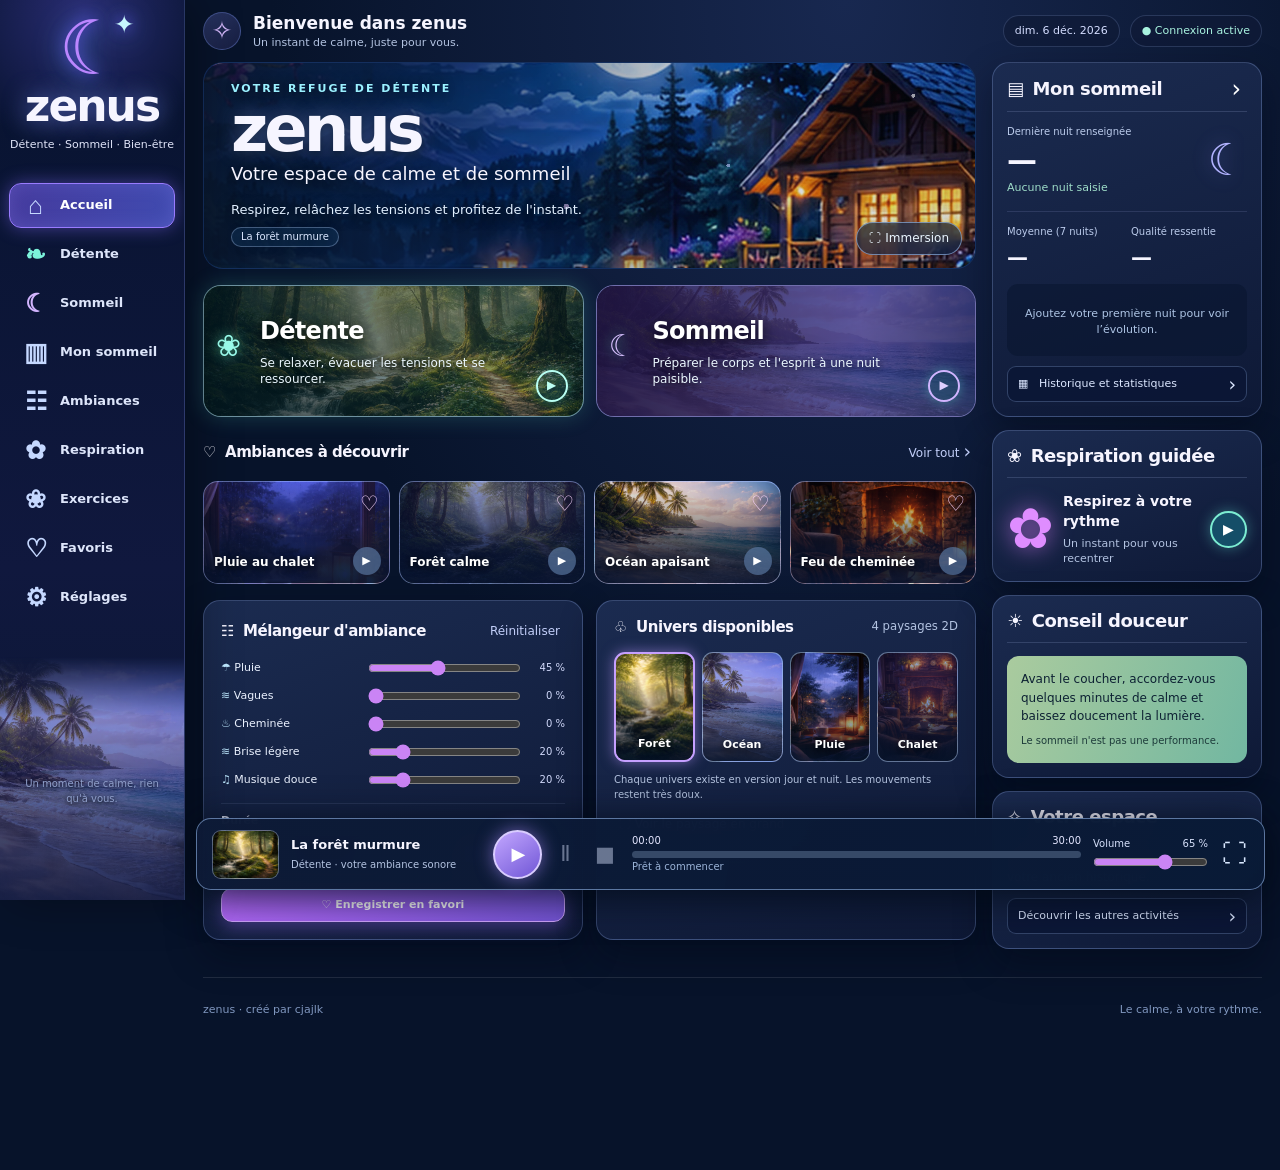
==== commit a443930b: "zenus V0.3 : refonte premium selon la référence validée" ====
--- a/index.html
+++ b/index.html
@@ -3,8 +3,8 @@
 <head>
   <meta charset="utf-8">
   <meta name="viewport" content="width=device-width, initial-scale=1, viewport-fit=cover">
-  <meta name="theme-color" content="#10172d">
-  <meta name="description" content="zenus : détente, sommeil, paysages apaisants, sons personnalisables et carnet de sommeil privé.">
+  <meta name="theme-color" content="#08142d">
+  <meta name="description" content="zenus : détente, sommeil, paysages 2D, ambiances sonores personnalisées et carnet de sommeil privé.">
   <title>zenus · détente & sommeil</title>
   <link rel="icon" type="image/svg+xml" href="zenus-icon.svg">
   <link rel="manifest" href="manifest.webmanifest">
@@ -12,99 +12,157 @@
   <script defer src="zenus.js"></script>
 </head>
 <body>
-  <div class="shell">
-    <header class="topbar">
-      <a class="brand" href="./" aria-label="zenus, accueil"><span class="brand-icon" aria-hidden="true">☾</span><span>zenus</span></a>
-      <span class="motto">Un instant juste pour vous</span>
-    </header>
-    <nav class="nav" aria-label="Navigation principale">
-      <button class="nav-btn active" type="button" data-page="session" aria-current="page">✦ <span>Ambiances</span></button>
-      <button class="nav-btn" type="button" data-page="sleep">☾ <span>Mon sommeil</span></button>
-      <button class="nav-btn" type="button" data-page="favorites">♫ <span>Favoris</span></button>
-      <button class="nav-btn" type="button" data-page="more">⋯ <span>Découvrir</span></button>
-    </nav>
-    <main>
-      <section class="page" id="page-session" aria-labelledby="main-title">
-        <div class="heading"><span class="eyebrow">Bienvenue dans votre bulle de calme</span><h1 id="main-title">Un moment pour vous</h1><p>Deux façons de retrouver votre tranquillité, à votre rythme.</p></div>
-        <div class="modes" role="group" aria-label="Choisissez un mode">
-          <button class="mode-card active" type="button" id="mode-relax" aria-pressed="true"><span aria-hidden="true" class="mode-icon">✿</span><strong>Détente</strong><small>Respirer, souffler, se ressourcer</small></button>
-          <button class="mode-card" type="button" id="mode-sleep" aria-pressed="false"><span aria-hidden="true" class="mode-icon">☾</span><strong>Sommeil</strong><small>Ralentir doucement jusqu'à la nuit</small></button>
-        </div>
-        <div class="main-grid">
-          <section class="visual-col" aria-label="Décor relaxant">
-            <div class="scene scene-forest" id="scene" role="img" aria-label="Paysage de forêt">
-              <div class="scene-overlay"></div><div class="scene-orb" aria-hidden="true"></div><div class="scene-particles" aria-hidden="true"></div><div class="scene-rainfall" aria-hidden="true"></div>
-              <button id="immersion" class="scene-immerse" type="button" aria-pressed="false" title="Afficher l'ambiance en grand">⛶ <span>Immersion</span></button>
-              <div class="scene-text"><span id="scene-badge" class="scene-badge">Détente</span><h2 id="scene-title">La forêt murmure</h2><p id="scene-caption">Laissez la journée s'éloigner.</p></div>
+  <div class="app-layout">
+    <aside class="sidebar" aria-label="Menu principal">
+      <a class="sidebar-brand" href="./" aria-label="zenus, accueil">
+        <span class="logo-symbol" aria-hidden="true">☾<span>✦</span></span>
+        <span class="logo-word">zenus</span>
+        <small>Détente · Sommeil · Bien-être</small>
+      </a>
+      <nav class="side-nav" aria-label="Navigation principale">
+        <button class="nav-btn active" type="button" data-page="session" data-nav-home aria-current="page"><span class="nav-ico">⌂</span><span>Accueil</span></button>
+        <button class="mode-nav-btn" type="button" data-mode-link="relax"><span class="nav-ico">❧</span><span>Détente</span></button>
+        <button class="mode-nav-btn" type="button" data-mode-link="sleep"><span class="nav-ico">☾</span><span>Sommeil</span></button>
+        <button class="nav-btn" type="button" data-page="sleep"><span class="nav-ico">▥</span><span>Mon sommeil</span></button>
+        <button class="mode-nav-btn" type="button" data-go-mixer><span class="nav-ico">☷</span><span>Ambiances</span></button>
+        <button class="mode-nav-btn" type="button" data-go-breath><span class="nav-ico">✿</span><span>Respiration</span></button>
+        <a class="side-link" href="exercice.html"><span class="nav-ico">❀</span><span>Exercices</span></a>
+        <button class="nav-btn" type="button" data-page="favorites"><span class="nav-ico">♡</span><span>Favoris</span></button>
+        <button class="nav-btn" type="button" data-page="more"><span class="nav-ico">⚙</span><span>Réglages</span></button>
+      </nav>
+      <div class="sidebar-landscape" aria-hidden="true"></div>
+      <div class="sidebar-foot">Un moment de calme, rien qu'à vous.</div>
+    </aside>
+
+    <div class="workspace">
+      <header class="topbar">
+        <div class="top-welcome"><span class="welcome-icon" aria-hidden="true">✧</span><div><strong>Bienvenue dans zenus</strong><small>Un instant de calme, juste pour vous.</small></div></div>
+        <div class="top-meta"><span id="today-label" class="date-chip"></span><span id="network-state" class="connection-chip" aria-live="polite">● Disponible</span></div>
+      </header>
+      <main>
+        <section class="page" id="page-session" aria-labelledby="main-title">
+          <div class="dashboard-layout">
+            <div class="main-stack">
+              <section class="hero" aria-label="Votre univers de détente">
+                <div id="scene" class="scene scene-forest" role="img" aria-label="Paysage de forêt nocturne">
+                  <div class="scene-overlay"></div><div class="scene-orb" aria-hidden="true"></div><div class="scene-particles" aria-hidden="true"></div><div class="scene-rainfall" aria-hidden="true"></div>
+                  <div class="scene-text">
+                    <span class="eyebrow soft" id="scene-badge">Votre refuge de détente</span>
+                    <h1 id="main-title">zenus</h1><p class="hero-subtitle">Votre espace de calme et de sommeil</p>
+                    <p id="scene-caption">Respirez, relâchez les tensions et profitez de l'instant.</p>
+                    <small class="scene-location" id="scene-title">La forêt murmure</small>
+                  </div>
+                  <button id="immersion" class="scene-immerse" type="button" aria-pressed="false" title="Voir le paysage en plein écran">⛶ <span>Immersion</span></button>
+                </div>
+              </section>
+
+              <div class="modes" role="group" aria-label="Choix du mode">
+                <button type="button" class="mode-card active" id="mode-relax" aria-pressed="true"><span class="mode-icon">❀</span><strong>Détente</strong><small>Se relaxer, évacuer les tensions et se ressourcer.</small><span class="circle-arrow" aria-hidden="true">▶</span></button>
+                <button type="button" class="mode-card" id="mode-sleep" aria-pressed="false"><span class="mode-icon">☾</span><strong>Sommeil</strong><small>Préparer le corps et l'esprit à une nuit paisible.</small><span class="circle-arrow" aria-hidden="true">▶</span></button>
+              </div>
+
+              <section class="favorites-section" aria-labelledby="favorites-short-title">
+                <div class="section-bar"><h2 id="favorites-short-title">♡ <span>Mes ambiances favorites</span></h2><button id="view-favorites" type="button" class="text-link">Voir tout <span aria-hidden="true">›</span></button></div>
+                <div class="favorite-grid" id="featured-presets" aria-label="Sélection d'ambiances">
+                  <button class="quick-preset favorite-tile tile-rain" type="button" data-quick="rain"><span class="favorite-heart">♡</span><span class="favorite-name">Pluie au chalet</span><span class="favorite-play">▶</span></button>
+                  <button class="quick-preset favorite-tile tile-forest" type="button" data-quick="forest"><span class="favorite-heart">♡</span><span class="favorite-name">Forêt calme</span><span class="favorite-play">▶</span></button>
+                  <button class="quick-preset favorite-tile tile-ocean" type="button" data-quick="ocean"><span class="favorite-heart">♡</span><span class="favorite-name">Océan apaisant</span><span class="favorite-play">▶</span></button>
+                  <button class="quick-preset favorite-tile tile-fire" type="button" data-quick="fire"><span class="favorite-heart">♡</span><span class="favorite-name">Feu de cheminée</span><span class="favorite-play">▶</span></button>
+                </div>
+                <div id="saved-favorite-quick" class="saved-quick" hidden></div>
+              </section>
+
+              <div class="lower-grid">
+                <section class="panel mixer-panel" id="mixer-section" aria-labelledby="mixer-title">
+                  <div class="section-bar"><h2 id="mixer-title">☷ <span>Mélangeur d'ambiance</span></h2><button id="reset-mix" class="mini-link" type="button">Réinitialiser</button></div>
+                  <div class="mixer">
+                    <label class="mixer-row"><span>☂ <span>Pluie</span></span><input type="range" min="0" max="100" step="5" data-sound="rain" value="45" aria-label="Volume de la pluie"><output data-output="rain">45 %</output></label>
+                    <label class="mixer-row"><span>≋ <span>Vagues</span></span><input type="range" min="0" max="100" step="5" data-sound="waves" value="0" aria-label="Volume des vagues"><output data-output="waves">0 %</output></label>
+                    <label class="mixer-row"><span>♨ <span>Cheminée</span></span><input type="range" min="0" max="100" step="5" data-sound="fire" value="0" aria-label="Volume de la cheminée"><output data-output="fire">0 %</output></label>
+                    <label class="mixer-row"><span>≋ <span>Brise légère</span></span><input type="range" min="0" max="100" step="5" data-sound="wind" value="20" aria-label="Volume de la brise"><output data-output="wind">20 %</output></label>
+                    <label class="mixer-row"><span>♫ <span>Musique douce</span></span><input type="range" min="0" max="100" step="5" data-sound="music" value="20" aria-label="Volume de la musique"><output data-output="music">20 %</output></label>
+                  </div>
+                  <div class="mixer-options"><label class="field-label" for="duration">Durée<select id="duration" class="field"><option value="0">Sans limite</option><option value="5">5 min</option><option value="10">10 min</option><option value="15">15 min</option><option value="30" selected>30 min</option><option value="45">45 min</option><option value="60">60 min</option><option value="90">90 min</option><option value="120">2 heures</option></select></label><label class="checkline"><input type="checkbox" id="fade" checked><span>Fondu sonore</span></label></div>
+                  <button type="button" id="save-current" class="btn soft-btn">♡ Enregistrer en favori</button>
+                </section>
+                <section class="panel universes-panel" aria-labelledby="universe-title">
+                  <div class="section-bar"><h2 id="universe-title">♧ <span>Univers disponibles</span></h2><small>4 paysages 2D</small></div>
+                  <div class="scene-options" role="group" aria-label="Choix d'un paysage">
+                    <button class="scene-btn active" data-scene="forest" type="button" aria-pressed="true"><span>Forêt</span></button>
+                    <button class="scene-btn" data-scene="ocean" type="button" aria-pressed="false"><span>Océan</span></button>
+                    <button class="scene-btn" data-scene="rain" type="button" aria-pressed="false"><span>Pluie</span></button>
+                    <button class="scene-btn" data-scene="fire" type="button" aria-pressed="false"><span>Chalet</span></button>
+                  </div>
+                  <p class="tiny">Chaque univers existe en version jour et nuit. Les mouvements restent très doux.</p>
+                  <button class="text-link scene-enlarge" id="scene-big" type="button">⛶ Voir le paysage en grand</button>
+                </section>
+              </div>
             </div>
-            <div class="scene-options" role="group" aria-label="Choix du paysage">
-              <button type="button" class="scene-btn active" data-scene="forest" aria-pressed="true">Forêt</button>
-              <button type="button" class="scene-btn" data-scene="ocean" aria-pressed="false">Océan</button>
-              <button type="button" class="scene-btn" data-scene="rain" aria-pressed="false">Pluie</button>
-              <button type="button" class="scene-btn" data-scene="fire" aria-pressed="false">Cheminée</button>
-            </div>
-            <p class="tiny">Des paysages 2D sublimés, avec des mouvements très doux. <button type="button" id="motion-toggle" class="inline-link" aria-pressed="false">Désactiver les animations</button></p>
-          </section>
-          <section class="panel player" aria-label="Réglages de la séance">
-            <span class="eyebrow">Personnalisez votre instant</span><h2>Votre ambiance sonore</h2><p class="hint">Choisissez une atmosphère prête à écouter, ou créez votre propre mélange.</p>
-            <div class="quick-presets" role="group" aria-label="Ambiances proposées">
-              <button type="button" class="quick-preset" data-quick="rain">☂ Pluie du soir</button>
-              <button type="button" class="quick-preset" data-quick="ocean">≈ Rivage calme</button>
-              <button type="button" class="quick-preset" data-quick="fire">♨ Cocooning</button>
-              <button type="button" class="quick-preset" data-quick="forest">✿ Sous-bois</button>
-            </div>
-            <div class="mixer">
-              <label class="mixer-row"><span>☂ Pluie</span><input type="range" min="0" max="100" step="5" data-sound="rain" value="45" aria-label="Volume de la pluie"><output data-output="rain">45 %</output></label>
-              <label class="mixer-row"><span>≈ Vagues</span><input type="range" min="0" max="100" step="5" data-sound="waves" value="0" aria-label="Volume des vagues"><output data-output="waves">0 %</output></label>
-              <label class="mixer-row"><span>♨ Cheminée</span><input type="range" min="0" max="100" step="5" data-sound="fire" value="0" aria-label="Volume de la cheminée"><output data-output="fire">0 %</output></label>
-              <label class="mixer-row"><span>♧ Brise légère</span><input type="range" min="0" max="100" step="5" data-sound="wind" value="20" aria-label="Volume de la brise"><output data-output="wind">20 %</output></label>
-              <label class="mixer-row"><span>♫ Musique douce</span><input type="range" min="0" max="100" step="5" data-sound="music" value="20" aria-label="Volume de la musique"><output data-output="music">20 %</output></label>
-            </div>
-            <p class="tiny">Nouvelles ambiances audio originales, préparées en boucles longues et intégrées pour l'écoute hors ligne.</p>
-            <div class="volume-master"><label for="master-volume">Volume général</label><input type="range" id="master-volume" min="0" max="100" value="65" step="5" aria-label="Volume général"><output id="master-output">65 %</output></div>
-            <label class="field-label" for="duration">Minuterie</label><select id="duration" class="field"><option value="0">Sans limite</option><option value="5">5 minutes</option><option value="10">10 minutes</option><option value="15">15 minutes</option><option value="30" selected>30 minutes</option><option value="45">45 minutes</option><option value="60">60 minutes</option><option value="90">90 minutes</option><option value="120">2 heures</option></select>
-            <label class="checkline"><input type="checkbox" id="fade" checked> <span>Fondu sonore en fin de séance</span></label>
-            <div class="status" role="status"><span class="status-indicator" id="status-indicator"></span><span id="status-label">Prêt à commencer</span><strong id="clock">30:00</strong></div>
-            <div class="actions"><button type="button" id="start" class="btn primary">▶ Commencer</button><button type="button" id="pause" class="btn secondary" disabled>Pause</button><button type="button" id="stop" class="btn ghost" disabled>Terminer</button></div>
-            <button type="button" id="breathing-toggle" class="text-btn" aria-controls="breathing-panel" aria-expanded="false">＋ Respiration guidée</button>
-            <div id="breathing-panel" class="breathing-panel" hidden>
-              <label class="field-label" for="breathing-mode">Rythme</label><select id="breathing-mode" class="field"><option value="normal">Doux · 4 s / 4 s</option><option value="slow">Lent · 6 s / 6 s</option><option value="478">4-7-8 · inspiration, pause, expiration</option></select>
-              <div class="breathing-orb" id="breathing-orb"><span id="breathing-text">Inspirez</span></div>
-              <label class="checkline"><input type="checkbox" id="voice"> <span>Voix guidée si disponible</span></label>
-              <p class="tiny">Respirez sans forcer. Vous pouvez ignorer toute pause respiratoire inconfortable.</p>
-            </div>
-          </section>
-        </div>
-      </section>
-      <section class="page" id="page-sleep" aria-labelledby="sleep-title" hidden>
-        <div class="heading"><span class="eyebrow">Un carnet simple et privé</span><h1 id="sleep-title">Mon sommeil</h1><p>Notez vos nuits si vous en avez envie, sans objectif imposé.</p></div>
-        <div class="journal-grid">
-          <form id="sleep-form" class="panel" autocomplete="off">
-            <h2>Ajouter une nuit</h2><div class="form-grid">
-              <label class="field-label">Date du réveil<input type="date" class="field" id="sleep-date" required></label>
-              <label class="field-label">Qualité ressentie<select class="field" id="sleep-quality"><option value="5">Très bonne</option><option value="4" selected>Bonne</option><option value="3">Correcte</option><option value="2">Difficile</option><option value="1">Très difficile</option></select></label>
-              <label class="field-label">Heure du coucher<input type="time" class="field" id="sleep-bed" value="22:30" required></label>
-              <label class="field-label">Heure du réveil<input type="time" class="field" id="sleep-wake" value="07:00" required></label>
-              <label class="field-label">Temps pour s'endormir<select class="field" id="sleep-latency"><option value="0">Très rapide</option><option value="10">Environ 10 min</option><option value="20" selected>Environ 20 min</option><option value="30">Environ 30 min</option><option value="45">Environ 45 min</option><option value="60">Une heure ou plus</option></select></label>
-              <label class="field-label">Réveils nocturnes<select class="field" id="sleep-wakings"><option value="0">Aucun</option><option value="1">1 fois</option><option value="2">2 fois</option><option value="3">3 fois ou plus</option></select></label>
-            </div>
-            <label class="field-label">Une note, si vous le souhaitez<textarea id="sleep-note" class="field" rows="2" maxlength="200" placeholder="Comment vous sentez-vous ce matin ?"></textarea></label>
-            <button class="btn primary" type="submit">Enregistrer la nuit</button><p id="sleep-message" class="tiny" role="status">Une date existante sera mise à jour.</p>
-          </form>
-          <section class="panel" aria-labelledby="history-title"><h2 id="history-title">Mes dernières nuits</h2><div id="sleep-summary" class="sleep-summary"></div><div id="sleep-trend" class="sleep-trend" aria-label="Vos sept dernières nuits enregistrées"></div><div id="sleep-history" class="sleep-history"></div><div class="backup-actions"><button id="export-sleep" type="button" class="mini-btn">↓ Exporter mon carnet</button><label class="mini-btn import-label">↑ Importer un carnet<input type="file" id="import-sleep" accept=".json,application/json" hidden></label></div><p class="tiny" id="backup-message" role="status">Durées estimées, déclarées manuellement. Aucune mesure médicale. Données stockées dans ce navigateur.</p></section>
-        </div>
-      </section>
-      <section class="page" id="page-favorites" aria-labelledby="fav-title" hidden>
-        <div class="heading"><span class="eyebrow">Retrouvez vos atmosphères</span><h1 id="fav-title">Mes ambiances</h1><p>Enregistrez votre paysage et votre mélange sonore.</p></div>
-        <section class="panel narrow"><label class="field-label" for="preset-name">Nom de cette ambiance</label><div class="preset-compose"><input id="preset-name" class="field" maxlength="35" placeholder="Ex. Ma pluie du soir"><button type="button" id="save-preset" class="btn primary">Enregistrer</button></div><p id="preset-message" class="tiny" role="status"></p><div id="presets" class="presets"></div></section>
-      </section>
-      <section class="page" id="page-more" aria-labelledby="more-title" hidden>
-        <div class="heading"><span class="eyebrow">Prendre soin de soi, simplement</span><h1 id="more-title">Découvrir</h1></div>
-        <div class="links-grid"><a class="feature-link" href="exercice.html"><span>✿</span><strong>Yoga & méditation</strong><small>Les exercices de votre application d'origine</small></a><a class="feature-link" href="progress.html"><span>◷</span><strong>Mes anciennes séances</strong><small>Statistiques, progression et badges conservés</small></a><a class="feature-link" href="ancienne-version.html"><span>↺</span><strong>Ancienne version</strong><small>Retrouver l'application Relaxation d'origine</small></a></div>
-        <section class="panel narrow"><h2>À propos de zenus</h2><p>zenus accompagne la détente et la préparation au sommeil. Il ne remplace pas un avis médical. Toutes les fonctions de suivi sont facultatives.</p><p>Vos nuits et vos favoris restent enregistrés uniquement dans ce navigateur. Si vous changez d'appareil ou effacez les données du navigateur, ils ne seront pas synchronisés.</p><p>Les sons sont des créations numériques originales intégrées à cette application. Ils ne prétendent pas être des enregistrements de terrain.</p><p>Sur certains téléphones, la lecture sonore peut s'interrompre lorsque l'écran s'éteint : le fonctionnement doit être vérifié sur l'appareil réel.</p></section>
-      </section>
-    </main>
-    <footer class="footer"><span>zenus · créé par cjajlk</span><span>Le calme, à votre rythme.</span></footer>
+
+            <aside class="right-stack" aria-label="Bien-être et sommeil">
+              <section class="panel dashboard-widget sleep-widget" aria-labelledby="dash-sleep-title">
+                <div class="section-bar"><h2 id="dash-sleep-title">▤ <span>Mon sommeil</span></h2><button id="sleep-detail" class="widget-arrow" type="button" aria-label="Ouvrir mon carnet de sommeil">›</button></div>
+                <div class="sleep-quick-stats"><div><small>Dernière nuit renseignée</small><strong id="sleep-dash-latest">—</strong><span id="sleep-dash-quality">Aucune nuit saisie</span></div><span class="sleep-moon" aria-hidden="true">☾</span></div>
+                <div class="sleep-mini-summary"><div><small>Moyenne (7 nuits)</small><strong id="sleep-dash-average">—</strong></div><div><small>Qualité ressentie</small><strong id="sleep-dash-score">—</strong></div></div>
+                <div class="sleep-mini-chart" id="sleep-mini" aria-label="Résumé de vos dernières nuits"></div>
+                <button class="panel-link" type="button" id="go-sleep-stats">▦ &nbsp; Historique et statistiques <span aria-hidden="true">›</span></button>
+              </section>
+              <section class="panel dashboard-widget breath-widget" aria-labelledby="breath-title">
+                <div class="section-bar"><h2 id="breath-title">❀ <span>Respiration guidée</span></h2></div>
+                <div class="breath-preview"><div class="breath-flower" aria-hidden="true">✿</div><div><strong>Respirez à votre rythme</strong><small>Un instant pour vous recentrer</small></div><button id="breathing-toggle" type="button" class="round-action" aria-expanded="false" aria-controls="breathing-panel" title="Afficher la respiration">▶</button></div>
+                <div id="breathing-panel" class="breathing-panel" hidden>
+                  <label class="field-label" for="breathing-mode">Rythme de respiration<select id="breathing-mode" class="field"><option value="normal">Doux · 4 s / 4 s</option><option value="slow">Lent · 6 s / 6 s</option><option value="478">4-7-8 · inspiration, pause, expiration</option></select></label>
+                  <div class="breathing-orb" id="breathing-orb"><span id="breathing-text">Inspirez</span></div>
+                  <label class="checkline"><input type="checkbox" id="voice"><span>Voix guidée si disponible</span></label><p class="tiny">Respirez sans forcer. Ignorez les pauses inconfortables.</p>
+                </div>
+              </section>
+              <section class="panel dashboard-widget advice-widget"><div class="section-bar"><h2>☀ <span>Conseil douceur</span></h2></div><div class="advice-card"><p>Avant le coucher, accordez-vous quelques minutes de calme et baissez doucement la lumière.</p><small>Le sommeil n'est pas une performance.</small></div></section>
+              <section class="panel dashboard-widget extras-widget"><div class="section-bar"><h2>✧ <span>Votre espace</span></h2></div><p>Retrouvez vos exercices, vos favoris et votre ancien historique.</p><button id="go-extras" class="panel-link" type="button">Découvrir les autres activités <span aria-hidden="true">›</span></button></section>
+            </aside>
+          </div>
+        </section>
+
+        <section class="page" id="page-sleep" hidden aria-labelledby="sleep-title">
+          <div class="page-header"><span class="eyebrow">Un carnet simple et privé</span><h1 id="sleep-title">Mon sommeil</h1><p>Notez vos nuits si vous en avez envie, sans objectif imposé.</p></div>
+          <div class="journal-grid">
+            <form id="sleep-form" class="panel" autocomplete="off">
+              <h2>Ajouter une nuit</h2>
+              <div class="form-grid">
+                <label class="field-label">Date du réveil<input type="date" class="field" id="sleep-date" required></label>
+                <label class="field-label">Qualité ressentie<select class="field" id="sleep-quality"><option value="5">Très bonne</option><option value="4" selected>Bonne</option><option value="3">Correcte</option><option value="2">Difficile</option><option value="1">Très difficile</option></select></label>
+                <label class="field-label">Heure du coucher<input type="time" class="field" id="sleep-bed" value="22:30" required></label>
+                <label class="field-label">Heure du réveil<input type="time" class="field" id="sleep-wake" value="07:00" required></label>
+                <label class="field-label">Temps pour s'endormir<select class="field" id="sleep-latency"><option value="0">Très rapide</option><option value="10">Environ 10 min</option><option value="20" selected>Environ 20 min</option><option value="30">Environ 30 min</option><option value="45">Environ 45 min</option><option value="60">Une heure ou plus</option></select></label>
+                <label class="field-label">Réveils nocturnes<select class="field" id="sleep-wakings"><option value="0">Aucun</option><option value="1">1 fois</option><option value="2">2 fois</option><option value="3">3 fois ou plus</option></select></label>
+              </div>
+              <label class="field-label">Une note, si vous le souhaitez<textarea id="sleep-note" class="field" rows="3" maxlength="200" placeholder="Comment vous sentez-vous ce matin ?"></textarea></label>
+              <button class="btn primary" type="submit">Enregistrer cette nuit</button><p id="sleep-message" class="tiny" role="status">Une date existante sera mise à jour.</p>
+            </form>
+            <section class="panel" aria-labelledby="history-title"><h2 id="history-title">Mes dernières nuits</h2><div id="sleep-summary" class="sleep-summary"></div><div id="sleep-trend" class="sleep-trend" aria-label="Vos sept dernières nuits enregistrées"></div><div id="sleep-history" class="sleep-history"></div><div class="backup-actions"><button id="export-sleep" type="button" class="mini-btn">↓ Exporter mon carnet</button><label class="mini-btn import-label">↑ Importer un carnet<input type="file" id="import-sleep" accept=".json,application/json" hidden></label></div><p class="tiny" id="backup-message" role="status">Durées estimées et déclarées manuellement. Aucune mesure médicale. Données conservées dans ce navigateur.</p></section>
+          </div>
+        </section>
+        <section class="page" id="page-favorites" hidden aria-labelledby="fav-title">
+          <div class="page-header"><span class="eyebrow">Retrouvez vos atmosphères</span><h1 id="fav-title">Mes favoris</h1><p>Vos paysages et mélanges sonores préférés, disponibles à tout moment.</p></div>
+          <section class="panel narrow"><label class="field-label" for="preset-name">Nom de cette ambiance<input id="preset-name" class="field" maxlength="35" placeholder="Ex. Ma pluie du soir"></label><button type="button" id="save-preset" class="btn primary">♡ Enregistrer mon mélange</button><p id="preset-message" class="tiny" role="status"></p><div id="presets" class="presets"></div></section>
+        </section>
+        <section class="page" id="page-more" hidden aria-labelledby="more-title">
+          <div class="page-header"><span class="eyebrow">Un espace pour prendre soin de soi</span><h1 id="more-title">Réglages & activités</h1></div>
+          <div class="links-grid"><a class="feature-link" href="exercice.html"><span>✿</span><strong>Yoga & méditation</strong><small>Les exercices de votre application d'origine.</small></a><a class="feature-link" href="progress.html"><span>◷</span><strong>Mes anciennes séances</strong><small>Statistiques, progression et badges conservés.</small></a><a class="feature-link" href="ancienne-version.html"><span>↺</span><strong>Ancienne version</strong><small>Retrouver l'interface Relaxation d'origine.</small></a></div>
+          <section class="panel narrow"><h2>Préférences</h2><button type="button" id="motion-toggle" class="btn secondary" aria-pressed="false">Désactiver les animations</button><p class="tiny">Les animations très lentes sont facultatives. Le réglage est conservé sur cet appareil.</p><h2 class="settings-heading">À propos de zenus</h2><p>zenus accompagne la détente et la préparation au sommeil. L'application n'est pas un dispositif médical.</p><p>Vos nuits et vos favoris restent dans le navigateur. Vous pouvez exporter votre carnet, mais les données ne se synchronisent pas automatiquement entre appareils.</p><p>Les ambiances audio intégrées sont des créations numériques originales, pas des enregistrements de terrain. La lecture en arrière-plan et écran éteint doit être vérifiée sur votre téléphone.</p></section>
+        </section>
+      </main>
+      <footer class="footer-note"><span>zenus · créé par cjajlk</span><span>Le calme, à votre rythme.</span></footer>
+    </div>
+  </div>
+
+  <div class="player-bar" aria-label="Lecteur d'ambiance">
+    <div class="playing-art" id="playing-art" aria-hidden="true"></div>
+    <div class="playing-info"><strong id="playing-title">La forêt murmure</strong><small id="playing-detail">Détente · sons personnalisés</small></div>
+    <div class="player-actions"><button type="button" id="start" class="play-round" title="Commencer ou reprendre" aria-label="Démarrer l'ambiance">▶</button><button type="button" id="pause" class="player-control" title="Mettre en pause" disabled>Ⅱ</button><button type="button" id="stop" class="player-control" title="Terminer la séance" disabled>■</button></div>
+    <div class="player-timeline"><div class="player-time"><span id="elapsed-label">00:00</span><span id="clock">30:00</span></div><progress id="player-progress" max="100" value="0" aria-label="Progression de la séance"></progress><span id="status-label" class="player-status" role="status">Prêt à commencer</span></div>
+    <div class="player-volume"><label for="master-volume">Volume <output id="master-output">65 %</output></label><input type="range" id="master-volume" min="0" max="100" step="5" value="65" aria-label="Volume général"></div>
+    <button type="button" id="player-immerse" class="player-immersive" title="Plein écran" aria-label="Afficher le paysage en immersion">⛶</button>
+    <span id="status-indicator" class="status-indicator" aria-hidden="true"></span>
   </div>
 </body>
 </html>
--- a/zenus.css
+++ b/zenus.css
@@ -1,69 +1,26 @@
-:root{color-scheme:dark;--bg:#10172d;--surface:#1a2440;--surface2:#202d4e;--ink:#f3f4ff;--muted:#b5c1d9;--accent:#bdb5ff;--mint:#a2e5df;--border:#ffffff23;--shadow:0 20px 55px #02051151}*{box-sizing:border-box}html{min-width:300px;scroll-behavior:smooth}body{margin:0;min-height:100vh;min-height:100dvh;font-family:Inter,'Segoe UI',system-ui,-apple-system,sans-serif;color:var(--ink);background:radial-gradient(ellipse at 12% 0,#26365b 0,transparent 46%),radial-gradient(ellipse at 90% 25%,#29224f 0,transparent 42%),var(--bg);line-height:1.5}button,input,select,textarea{font:inherit}button{cursor:pointer}button:disabled{opacity:.48;cursor:not-allowed}a{color:inherit;text-decoration:none}h1,h2,p{margin-top:0}.shell{max-width:1180px;margin:auto;padding:0 22px}.topbar{display:flex;align-items:center;justify-content:space-between;min-height:84px;gap:20px;border-bottom:1px solid var(--border)}.brand{font-size:31px;font-weight:650;letter-spacing:-1.6px;display:flex;align-items:center;gap:10px}.brand-icon{display:grid;place-items:center;width:39px;height:39px;border-radius:14px;background:linear-gradient(140deg,#595083,#293b66);color:#f5e9ff;font-size:32px;font-weight:400;line-height:1}.motto{color:var(--muted);font-size:13px}.nav{display:flex;gap:8px;margin:24px 0 12px;flex-wrap:wrap}.nav-btn{background:transparent;border:1px solid transparent;color:var(--muted);border-radius:13px;padding:11px 17px;font-size:14px}.nav-btn:hover,.nav-btn:focus-visible{border-color:#ffffff35}.nav-btn.active{background:#ffffff16;color:var(--ink);border-color:#ffffff21}.page[hidden],.breathing-panel[hidden]{display:none!important}.heading{max-width:770px;margin:31px 0 25px}.eyebrow{text-transform:uppercase;letter-spacing:.17em;color:var(--mint);font-size:10px;font-weight:800}.heading h1{font-size:clamp(29px,4vw,47px);line-height:1.12;letter-spacing:-.04em;font-weight:650;margin:10px 0 12px}.heading p{color:var(--muted);font-size:15px;margin-bottom:0}.modes{display:grid;grid-template-columns:repeat(2,minmax(0,1fr));gap:14px;margin-bottom:22px}.mode-card{text-align:left;display:flex;align-items:center;gap:12px;flex-wrap:wrap;border:1px solid var(--border);background:#ffffff09;border-radius:18px;color:var(--ink);min-height:103px;padding:17px 22px;transition:background .2s,transform .2s,border-color .2s}.mode-card:hover{transform:translateY(-2px);background:#ffffff12}.mode-card.active{background:linear-gradient(115deg,#534d8870,#2e608064);border-color:#c0b6ff77}.mode-icon{width:50px;height:50px;display:grid;place-items:center;border-radius:15px;background:#ffffff16;color:#ddd5ff;font-size:31px;flex-shrink:0}.mode-card strong{font-size:20px;line-height:1.1;min-width:85px}.mode-card small{font-size:12px;color:var(--muted);margin-left:auto}.main-grid{display:grid;grid-template-columns:minmax(0,1.16fr) minmax(335px,.84fr);align-items:start;gap:21px}.visual-col,.player{min-width:0}.scene{position:relative;overflow:hidden;isolation:isolate;min-height:490px;border-radius:24px;background-color:#1e3755;background-size:cover;background-position:center;box-shadow:var(--shadow)}.scene-forest{background-image:linear-gradient(130deg,#061c285c,#2e345356),url('assets/backgrounds/foret.png')}.scene-ocean{background-image:linear-gradient(130deg,#101b3760,#472b6460),url('assets/backgrounds/ocean.pg.png')}.scene-rain{background-image:linear-gradient(130deg,#0b122268,#304b6a50),url('assets/backgrounds/pluie.png')}.scene-fire{background-image:linear-gradient(130deg,#18101c36,#4a2c4b56),url('assets/backgrounds/cheminée.png')}.scene-overlay{position:absolute;inset:0;z-index:0;background:linear-gradient(0deg,#0b122df0,transparent 60%);pointer-events:none}.scene-orb{position:absolute;width:200px;height:200px;border-radius:50%;top:10%;right:10%;background:radial-gradient(circle,#e9d6ff38,transparent 68%);filter:blur(8px);opacity:.65;animation:glow 12s ease-in-out infinite alternate;pointer-events:none}.scene-text{position:absolute;z-index:1;bottom:26px;left:28px;right:20px;text-shadow:0 2px 10px #0009}.scene-badge{display:inline-block;padding:6px 12px;background:#ffffff29;backdrop-filter:blur(6px);border-radius:20px;font-size:11px;font-weight:650;letter-spacing:.04em}.scene-text h2{font-size:clamp(26px,3vw,39px);letter-spacing:-.03em;line-height:1.05;margin:18px 0 9px}.scene-text p{margin:0;color:#f8f6ffdc;font-size:14px}.scene.sleep-scene{filter:brightness(.68) saturate(.88)}.scene-options{display:grid;grid-template-columns:repeat(4,minmax(0,1fr));gap:7px;margin:14px 0 0}.scene-btn{background:#ffffff10;border:1px solid var(--border);color:var(--muted);border-radius:11px;padding:11px 5px;font-size:13px}.scene-btn:hover,.scene-btn.active{background:#aca1e52a;color:#fff;border-color:#c0b6ff82}.panel{background:linear-gradient(165deg,#222d4be8,#172139f6);border:1px solid var(--border);border-radius:24px;padding:27px;box-shadow:0 20px 45px #0002}.panel h2{font-size:23px;font-weight:630;letter-spacing:-.03em;margin:6px 0 7px}.hint{font-size:13px;color:var(--muted);line-height:1.6}.mixer{display:grid;gap:16px;margin:23px 0 12px}.mixer-row{display:grid;grid-template-columns:1fr 1.15fr 43px;align-items:center;gap:12px;color:#e8ecff;font-size:13px}.mixer-row output{text-align:right;font-size:11px;color:var(--muted);font-variant-numeric:tabular-nums}.mixer-row input{width:100%;accent-color:#b2a9f6;cursor:pointer}.field-label{display:grid;gap:7px;font-size:13px;font-weight:600;margin:15px 0 9px;color:#eef0ff}.field{width:100%;min-width:0;border:1px solid #ffffff30;background:#0d172ecb;color:#f5f3ff;border-radius:12px;padding:11px 13px;min-height:44px;outline:none}.field:focus-visible,.btn:focus-visible,.nav-btn:focus-visible,.scene-btn:focus-visible,.mode-card:focus-visible,.text-btn:focus-visible{outline:2px solid var(--mint);outline-offset:2px}input[type='time'],input[type='date']{color-scheme:dark}.checkline{display:flex;gap:11px;align-items:center;color:var(--muted);font-size:13px;margin:16px 0}.checkline input{width:18px;height:18px;accent-color:#aaa1ee}.status{display:flex;align-items:center;gap:10px;border-radius:12px;background:#0d152b8f;padding:12px 13px;margin-top:18px;font-size:12px;color:var(--muted)}.status-indicator{display:inline-block;width:8px;height:8px;flex:none;border-radius:100%;background:#8090ac}.status-indicator.playing{background:#a2e5df;box-shadow:0 0 13px #9eeee6}.status strong{margin-left:auto;color:var(--ink);font-size:20px;font-variant-numeric:tabular-nums}.actions{display:flex;flex-wrap:wrap;gap:8px;margin-top:15px}.btn{border:1px solid transparent;border-radius:12px;padding:12px 16px;font-size:13px;font-weight:700;min-height:44px}.btn.primary{background:linear-gradient(105deg,#c0b7ff,#96d7dc);color:#151d37;box-shadow:0 5px 20px #bcb6ff21}.btn.secondary{background:#ffffff16;border-color:#ffffff20;color:#fff}.btn.ghost{background:transparent;border-color:#ffffff2c;color:var(--muted)}.btn:hover:not(:disabled){filter:brightness(1.1)}.text-btn{background:transparent;border:0;color:#c7c2ff;padding:16px 0 4px;font-size:13px}.breathing-panel{margin-top:14px;border-top:1px solid var(--border);padding-top:14px}.breathing-orb{width:142px;height:142px;display:grid;place-items:center;border-radius:50%;margin:23px auto 17px;background:radial-gradient(circle at 35% 30%,#d4e6f8,#827fdb);color:#17244a;font-weight:800;box-shadow:0 0 28px #b7b1ff5a;transform:scale(.82);transition:transform .9s ease-in-out}.tiny{font-size:11px;color:var(--muted);line-height:1.65;margin:13px 0 0}.journal-grid{display:grid;grid-template-columns:1fr 1fr;gap:20px}.form-grid{display:grid;grid-template-columns:1fr 1fr;column-gap:15px}.sleep-summary{display:grid;grid-template-columns:repeat(2,minmax(0,1fr));gap:10px;margin:19px 0}.stat{padding:16px;border-radius:14px;background:#ffffff10}.stat strong{display:block;font-size:24px;letter-spacing:-.04em}.stat small{display:block;font-size:11px;color:var(--muted)}.night,.preset-item{display:flex;justify-content:space-between;align-items:center;gap:12px;padding:15px 0;border-top:1px solid var(--border)}.night strong,.preset-item strong{display:block;font-size:14px}.night small,.preset-item small{display:block;color:var(--muted);font-size:11px;margin-top:4px}.mini-btn{border:1px solid #ffffff3a;color:#eee;border-radius:9px;background:transparent;padding:8px 10px;font-size:11px}.mini-btn:hover{background:#ffffff1c}.preset-compose{display:flex;gap:10px}.preset-compose .field{flex:1}.presets{margin-top:20px}.narrow{max-width:780px}.links-grid{display:grid;grid-template-columns:repeat(3,minmax(0,1fr));gap:15px;margin:20px 0}.feature-link{min-height:145px;display:flex;flex-direction:column;gap:9px;background:#ffffff10;border:1px solid var(--border);padding:20px;border-radius:18px}.feature-link:hover{background:#ffffff18}.feature-link span{color:var(--mint);font-size:25px}.feature-link strong{font-size:15px}.feature-link small{font-size:12px;color:var(--muted)}.footer{display:flex;justify-content:space-between;gap:20px;flex-wrap:wrap;color:#a9b5cb;font-size:11px;margin:45px 0 24px;padding-top:20px;border-top:1px solid var(--border)}.about-panel p{color:var(--muted)}@keyframes glow{from{transform:translateY(-13px) scale(.86);opacity:.4}to{transform:translateY(17px) scale(1.2);opacity:.8}}@media(max-width:850px){.main-grid,.journal-grid{grid-template-columns:1fr}.scene{min-height:380px}.modes{grid-template-columns:1fr 1fr}.mode-card small{margin-left:62px;flex-basis:100%}.links-grid{grid-template-columns:1fr 1fr}}@media(max-width:530px){.shell{padding:0 14px}.topbar{min-height:69px}.brand{font-size:27px}.motto{font-size:10px;max-width:115px;text-align:right}.nav{display:grid;grid-template-columns:repeat(4,minmax(0,1fr));gap:3px;margin-top:17px}.nav-btn{padding:9px 2px;font-size:12px;display:grid;gap:2px;place-items:center}.nav-btn span{font-size:10px}.heading{margin:26px 0 20px}.heading h1{font-size:30px}.heading p{font-size:13px}.modes{gap:9px}.mode-card{min-height:122px;display:flex;flex-direction:column;align-items:flex-start;gap:5px;padding:13px 12px}.mode-icon{width:34px;height:34px;font-size:24px;border-radius:10px}.mode-card strong{font-size:17px;min-width:auto}.mode-card small{margin:0;flex-basis:auto;font-size:10px}.scene{min-height:340px;border-radius:18px}.scene-text{left:20px;bottom:20px}.scene-text h2{font-size:29px}.scene-btn{font-size:12px;padding:11px 2px}.panel{padding:19px;border-radius:18px}.mixer-row{grid-template-columns:1fr 1fr 40px;gap:8px;font-size:12px}.actions .btn{flex:1;padding:10px 8px}.actions #start{flex:1.2}.form-grid{grid-template-columns:1fr}.preset-compose{flex-wrap:wrap}.preset-compose .btn{flex:1}.links-grid{grid-template-columns:1fr}.footer{margin-top:30px}}@media(prefers-reduced-motion:reduce){*,*::before,*::after{animation-duration:.001ms!important;transition-duration:.001ms!important;scroll-behavior:auto!important}}
+/* zenus V0.3 — interface premium, 2D cinématique et accessible. */
+:root{color-scheme:dark;--ink:#f6f5ff;--muted:#b3c3e1;--soft:#8093b9;--border:rgba(154,185,247,.27);--line:#b7b9ff24;--surface:#111c3a;--lav:#c58aff;--lav2:#8ca7ff;--cyan:#7de9f3;--mint:#7beed3;--bg:#050d22;--shadow:0 16px 36px #02071470}
+*{box-sizing:border-box}html{min-width:320px;scroll-behavior:smooth}body{margin:0;min-height:100dvh;color:var(--ink);font:14px/1.45 'Segoe UI',Inter,system-ui,sans-serif;background:radial-gradient(ellipse at 66% 0%,#182850 0,transparent 48%),#07132a}button,input,select,textarea{font:inherit}button{cursor:pointer;color:inherit}button:disabled{opacity:.45;cursor:not-allowed}a{text-decoration:none;color:inherit}h1,h2,h3,p{margin-top:0}h2{font-size:18px}small{color:var(--muted)}:focus-visible{outline:2px solid var(--cyan)!important;outline-offset:3px}.page[hidden],.breathing-panel[hidden],[hidden]{display:none!important}
+.app-layout{display:block;min-height:100dvh}.sidebar{position:fixed;inset:0 auto 0 0;z-index:50;width:207px;display:flex;flex-direction:column;background:linear-gradient(180deg,#07132f 0%,#10183e 63%,#0a1733 100%);border-right:1px solid #8194eb47;overflow:hidden;box-shadow:9px 0 45px #0005}.sidebar:before{content:'';position:absolute;inset:0 0 auto;height:200px;pointer-events:none;background:radial-gradient(circle at 45% 5%,#5149c176,transparent 66%)}.sidebar-brand{position:relative;display:flex;flex-direction:column;align-items:center;justify-content:center;gap:0;min-height:167px;padding:15px 12px;text-align:center}.logo-symbol{font-size:75px;line-height:.9;font-weight:300;color:#bb86ff;text-shadow:0 0 15px #6d54ff,0 3px 30px #58bfff;position:relative}.logo-symbol>span{position:absolute;font-size:25px;right:-9px;top:-1px;color:#c6f7fd}.logo-word{font-size:44px;letter-spacing:-2px;line-height:1.05;font-weight:750;text-shadow:0 0 23px #829bff99}.sidebar-brand small{font-size:11px;white-space:nowrap;color:#e0e4f8;margin-top:8px}.side-nav{position:relative;display:grid;gap:4px;padding:15px 9px;flex-shrink:0}.side-nav button,.side-link{border:1px solid transparent;border-radius:12px;background:transparent;display:flex;gap:12px;align-items:center;min-height:45px;padding:8px 13px;text-align:left;font-size:13px;font-weight:600;color:#dde5fa;width:100%}.side-nav button:hover,.side-link:hover{background:#a1a7ff17;border-color:#9fa8ff33}.side-nav button.active{color:white;background:linear-gradient(100deg,#453b9e 0%,#404bb0 100%);border-color:#997bff;box-shadow:0 0 18px #836afa77,inset 0 0 18px #9c91ff38}.nav-ico{width:25px;font-family:'Segoe UI Symbol','Segoe UI',sans-serif;font-size:25px;line-height:1;text-align:center;color:#c5d8ff}.mode-nav-btn[data-mode-link=relax] .nav-ico{color:#7cf3db}.mode-nav-btn[data-mode-link=sleep] .nav-ico{color:#d3b5ff}.sidebar-landscape{position:absolute;bottom:0;width:100%;height:27vh;pointer-events:none;background:linear-gradient(180deg,#0b1b3a00,#151b4e30 30%,#101a3fcf 100%),url('assets/scenes/ocean-nuit.webp') center 48%/cover;mask-image:linear-gradient(transparent,#000 25%)}.sidebar-foot{position:relative;margin-top:auto;padding:18px;text-align:center;color:#8f9fca;font-size:10px;text-shadow:0 1px 5px #000;padding-bottom:94px}
+.workspace{margin-left:207px;min-width:0;padding:0 24px 128px}.topbar{display:flex;justify-content:space-between;align-items:center;min-height:62px;gap:20px}.top-welcome{display:flex;align-items:center;gap:12px}.welcome-icon{display:grid;place-items:center;width:38px;height:38px;border:1px solid #7188de69;border-radius:100%;background:linear-gradient(140deg,#283462,#161d40);font-size:25px;color:#d8bbff}.top-welcome strong,.top-welcome small{display:block}.top-welcome strong{font-size:17px}.top-welcome small{font-size:11px}.top-meta{display:flex;align-items:center;gap:10px;color:#d4ddff}.date-chip,.connection-chip{border:1px solid #7488be45;background:#101b38ba;border-radius:999px;padding:7px 11px;font-size:11px;white-space:nowrap}.connection-chip{color:#a8f2df}.dashboard-layout{display:grid;grid-template-columns:minmax(0,1fr) minmax(275px,22%);gap:16px;align-items:start}.main-stack,.right-stack{min-width:0}.main-stack{display:grid;gap:16px}.right-stack{display:grid;gap:13px}.hero{position:relative;height:207px;border-radius:20px;overflow:hidden;isolation:isolate;background:#071c43;border:1px solid #3d67b140}.scene{position:absolute;inset:0;z-index:0;overflow:hidden;isolation:isolate;background:#122956}.scene:before{content:'';position:absolute;inset:-3%;z-index:-2;background-size:cover;background-position:center;animation:drift 48s ease-in-out infinite alternate}.scene-forest:before{background-image:url('assets/scenes/hero-zenus.webp');background-position:center 45%}.scene-ocean:before{background-image:url('assets/scenes/ocean-nuit.webp')}.scene-rain:before{background-image:url('assets/scenes/rain-nuit.webp')}.scene-fire:before{background-image:url('assets/scenes/fire-nuit.webp')}.scene.sleep-scene:before{filter:brightness(.78)}.scene-overlay{position:absolute;inset:0;z-index:-1;background:linear-gradient(90deg,#09172de8 0%,#0a1a35c9 22%,#10274c29 68%,#0a173428 100%)}.scene-orb{position:absolute;right:23%;top:5%;height:100px;width:100px;border-radius:50%;pointer-events:none;background:radial-gradient(circle,#a6c5ff44,transparent 65%);filter:blur(18px);animation:orb 9s ease-in-out infinite alternate}.scene-particles{position:absolute;inset:0;pointer-events:none;opacity:.6;background:radial-gradient(2px 2px at 18% 35%,#cdf4ff 90%,transparent),radial-gradient(2px 2px at 68% 50%,#c1ceff 90%,transparent),radial-gradient(2px 2px at 92% 16%,#fff 90%,transparent),radial-gradient(3px 3px at 47% 70%,#e0c4f9 90%,transparent);animation:twinkle 8s ease-in-out infinite alternate}.scene-rainfall{position:absolute;inset:-25%;opacity:0;pointer-events:none;background:repeating-linear-gradient(109deg,transparent 0 24px,#dae4ff30 25px,transparent 27px,transparent 45px);animation:rainfall 15s linear infinite}.scene-rain .scene-rainfall{opacity:.20}.scene-text{position:absolute;inset:15px auto 18px 27px;z-index:2;width:69%;display:flex;align-items:flex-start;flex-direction:column;justify-content:center;text-shadow:0 2px 15px #000e}.scene-text .eyebrow{color:#9bf1ff;font-size:11px}.scene-text h1{font-size:clamp(42px,5vw,67px);letter-spacing:-4px;margin:0;line-height:1.01;font-weight:760;text-shadow:0 0 18px #7b90e36b,0 2px 8px #02111b}.hero-subtitle{font-size:18px;margin:2px 0 16px;line-height:1.2;color:#f7f5ff}.scene-text #scene-caption{max-width:470px;font-size:13px;margin:0;line-height:1.4;color:#e2f0ff}.scene-location{display:inline-block;font-size:10px;margin-top:8px;padding:2px 9px;border:1px solid #b7d4ff55;background:#15355b85;border-radius:999px;color:#dbe7ff}.scene-immerse{position:absolute;z-index:3;right:13px;bottom:13px;border:1px solid #a4cbff91;color:#eaf6ff;background:#092148a3;backdrop-filter:blur(8px);border-radius:999px;padding:7px 12px;font-size:12px}.scene-immerse:hover{background:#3d4d8cab}
+.modes{display:grid;grid-template-columns:repeat(2,minmax(0,1fr));gap:12px}.mode-card{position:relative;text-align:left;display:flex;flex-direction:column;align-items:flex-start;justify-content:center;min-height:146px;overflow:hidden;border-radius:18px;border:1px solid #c3eced8a;padding:16px 20px 17px 70px;background:#0b2845;color:white;isolation:isolate;box-shadow:inset 0 0 30px #101b4b80}.mode-card:before{content:'';position:absolute;inset:0;z-index:-2;background:url('assets/scenes/forest.webp') 50% 48%/cover;transition:transform .6s}.mode-card:after{content:'';position:absolute;inset:0;z-index:-1;background:linear-gradient(90deg,#041c25d0,#09343c7a 70%,#092b3673)}.mode-card:last-child{border-color:#c1a6ff8e}.mode-card:last-child:before{background-image:url('assets/scenes/ocean-nuit.webp')}.mode-card:last-child:after{background:linear-gradient(90deg,#211541e1,#32256991 70%,#20204aa3)}.mode-card:hover:before{transform:scale(1.05)}.mode-card.active{box-shadow:0 0 0 1px #85f2e5 inset,0 0 21px #53ddbf36}.mode-card:last-child.active{box-shadow:0 0 0 1px #d1a3ff inset,0 0 22px #b878ff50}.mode-icon{position:absolute;left:17px;top:38px;font-size:37px;color:#9cffee;text-shadow:0 0 14px #66ffcbaa}.mode-card:last-child .mode-icon{color:#d8c0ff}.mode-card strong{font-size:29px;letter-spacing:-.7px;text-shadow:0 3px 14px #000d}.mode-card small{margin-top:6px;font-size:12px;max-width:245px;line-height:1.35;color:#ebf7fe;text-shadow:0 2px 8px #000}.circle-arrow{position:absolute;bottom:14px;right:15px;display:grid;place-items:center;width:32px;height:32px;border:2px solid #b8fff3;border-radius:100%;font-size:12px;color:#bdfff3;background:#1d606b50;box-shadow:0 0 12px #65ffde55}.mode-card:last-child .circle-arrow{border-color:#d1b5ff;color:#decfff}
+.section-bar{display:flex;align-items:center;justify-content:space-between;gap:10px;margin-bottom:10px}.section-bar h2{font-size:17px;letter-spacing:-.45px;font-weight:720;line-height:1.2;margin:0;display:flex;align-items:center;gap:9px}.section-bar h2>span{white-space:normal}.section-bar h2:first-letter{color:var(--cyan)}.text-link,.mini-link{border:0;background:transparent;color:#c3cff9;font-size:12px;padding:5px;white-space:nowrap}.text-link:hover,.mini-link:hover{color:white;text-decoration:underline}.text-link span{font-size:19px;vertical-align:-1px}.favorite-grid{display:grid;grid-template-columns:repeat(4,minmax(0,1fr));gap:9px}.favorite-tile{position:relative;isolation:isolate;min-height:103px;overflow:hidden;border:1px solid #9fbaff80;border-radius:15px;background-color:#1d3258;background-size:cover;background-position:center;box-shadow:inset 0 -45px 26px #07132b92;color:white;text-align:left;padding:0 10px 11px;display:flex;align-items:end;font-size:12px;font-weight:700;transition:transform .2s,border-color .2s}.favorite-tile:before{content:'';position:absolute;inset:0;z-index:-1;background:linear-gradient(180deg,#11214414 0%,#07132fc9 100%)}.favorite-tile:hover{transform:translateY(-2px);border-color:#b2faff}.favorite-tile.selected{border-color:#d4a8ff;box-shadow:inset 0 -45px 26px #07132b92,0 0 0 1px #a88de9}.tile-rain{background-image:url('assets/scenes/rain-nuit.webp')}.tile-forest{background-image:url('assets/scenes/forest-nuit.webp')}.tile-ocean{background-image:url('assets/scenes/ocean.webp')}.tile-fire{background-image:url('assets/scenes/fire.webp')}.favorite-heart{position:absolute;top:7px;right:10px;color:#f8d5ff;font-size:21px;text-shadow:0 2px 6px black}.favorite-name{position:relative;text-shadow:0 2px 8px black;max-width:78%}.favorite-play{position:absolute;right:8px;bottom:8px;display:grid;place-items:center;width:28px;height:28px;border-radius:100%;background:#5d7ba6a6;color:white;font-size:11px}.saved-quick{margin-top:10px;display:flex;gap:8px;flex-wrap:wrap}.saved-quick button{border:1px solid #92bdff6b;background:#263a6b;border-radius:9px;padding:6px 12px;font-size:11px}
+.lower-grid{display:grid;grid-template-columns:minmax(0,1.05fr) minmax(0,1fr);gap:13px}.panel{background:linear-gradient(160deg,#1b2b50 0%,#0e1936 100%);border:1px solid var(--border);border-radius:17px;box-shadow:var(--shadow);padding:17px}.mixer-panel,.universes-panel{min-height:251px}.mixer{display:grid;gap:8px;margin:13px 0}.mixer-row{display:grid;grid-template-columns:minmax(105px,1fr) minmax(80px,1.05fr) 37px;gap:8px;align-items:center;font-size:12px;min-height:20px}.mixer-row>span:first-child{color:#bde8ff;white-space:nowrap}.mixer-row>span span{color:#ebf2ff}.mixer input,.player-volume input{accent-color:#ca84f5;width:100%;height:18px;margin:0;cursor:pointer}.mixer output{font-size:10px;text-align:right;font-variant-numeric:tabular-nums;color:#d1d9fa}.mixer-options{display:flex;gap:12px;align-items:end;justify-content:space-between;padding:9px 0;border-top:1px solid #b1c6ff1c}.mixer-options .field-label{flex:1;max-width:160px;margin:0;font-size:11px}.field-label{display:grid;gap:6px;font-size:12px;font-weight:600;color:#e5ecff;margin:11px 0}.field{width:100%;min-height:40px;padding:8px 10px;background:#0d1733;color:#f5f7ff;border:1px solid #8396d362;border-radius:10px;outline:none}.field:focus-visible{border-color:#9debe7}select{color-scheme:dark}.checkline{display:flex;align-items:center;gap:7px;font-size:11px;color:#d2dcf2;margin:10px 0}.checkline input{width:16px;height:16px;accent-color:#b89cff}.btn{background:#28345b;border:1px solid #8da2d15e;color:#f1f4ff;padding:10px 14px;min-height:40px;border-radius:11px;font-size:12px;font-weight:700}.btn.primary,.soft-btn{background:linear-gradient(110deg,#b469fb,#7555d6);color:white;border-color:#d1a7ff;box-shadow:0 5px 18px #9c6fff66}.soft-btn{min-height:34px;font-size:11px;width:100%;margin-top:4px;padding:7px 10px}.btn:hover:not(:disabled){filter:brightness(1.12)}.scene-options{display:grid;grid-template-columns:repeat(4,minmax(0,1fr));gap:7px;margin-top:16px}.scene-btn{position:relative;min-height:122px;display:flex;align-items:end;justify-content:center;padding:8px 2px;border-radius:11px;border:1px solid #a3c9f089;background-color:#213969;background-size:cover;background-position:center;isolation:isolate;overflow:hidden;color:white;font-weight:700;text-shadow:0 3px 8px black;font-size:11px}.scene-btn:before{content:'';position:absolute;inset:0;z-index:-1;background:linear-gradient(180deg,transparent 30%,#06142ad8 100%)}.scene-btn[data-scene=forest]{background-image:url('assets/scenes/forest.webp')}.scene-btn[data-scene=ocean]{background-image:url('assets/scenes/ocean-nuit.webp')}.scene-btn[data-scene=rain]{background-image:url('assets/scenes/rain.webp')}.scene-btn[data-scene=fire]{background-image:url('assets/scenes/fire-nuit.webp')}.scene-btn.active{border:2px solid #c6a0ff;box-shadow:0 0 14px #bd97ff8a}.scene-enlarge{margin-top:9px}.tiny{color:#b4c3df;font-size:10px;margin:10px 0 0;line-height:1.5}
+.right-stack .panel{padding:14px}.dashboard-widget .section-bar{padding-bottom:10px;border-bottom:1px solid #a4b8e631;margin-bottom:13px}.dashboard-widget .section-bar h2{font-size:18px}.widget-arrow{border:0;background:none;color:white;font-size:24px;padding:0 6px;line-height:1}.sleep-quick-stats{display:flex;justify-content:space-between;align-items:center;gap:10px}.sleep-quick-stats>div{display:flex;flex-direction:column;gap:2px}.sleep-quick-stats small,.sleep-mini-summary small{font-size:10px;color:#bbcbeb}.sleep-quick-stats strong{font-size:30px;letter-spacing:-1px;line-height:1.2}.sleep-quick-stats span:not(.sleep-moon){font-size:11px;color:#9fdec9}.sleep-moon{font-size:44px;line-height:1;color:#b2b3ff;text-shadow:0 0 20px #9589ff73}.sleep-mini-summary{display:grid;grid-template-columns:1fr 1fr;gap:8px;margin:16px 0 11px;padding-top:13px;border-top:1px solid #b7c3fa22}.sleep-mini-summary>div{display:flex;flex-direction:column;gap:3px}.sleep-mini-summary strong{font-size:21px}.sleep-mini-chart{height:72px;border-radius:11px;background:#09152e8c;display:flex;justify-content:space-around;align-items:end;gap:7px;padding:7px 7px 4px}.mini-bar{flex:1;display:flex;flex-direction:column;align-items:center;justify-content:end;gap:3px;height:100%}.mini-bar b{display:block;width:100%;max-width:24px;min-height:3px;border-radius:4px 4px 1px 1px;background:linear-gradient(180deg,#8bcafb,#9572e9);box-shadow:0 0 8px #9bb9ff47}.mini-bar small{font-size:9px}.empty-mini{color:#adc4e4;font-size:11px;margin:auto;text-align:center}.panel-link{display:flex;align-items:center;justify-content:space-between;gap:6px;border:1px solid #748dbc60;border-radius:9px;background:#0b1635cb;padding:9px 10px;margin-top:10px;color:#dce7ff;font-size:11px;width:100%;text-align:left}.panel-link:hover{background:#24356a}.panel-link span{font-size:19px;line-height:0}.breath-preview{display:flex;align-items:center;gap:9px}.breath-flower{font-size:56px;line-height:1;color:#df8dff;text-shadow:0 0 22px #df80ffb9;animation:orb 9s ease-in-out infinite alternate}.breath-preview>div:nth-child(2){flex:1;min-width:0}.breath-preview strong{display:block;font-size:14px}.breath-preview small{display:block;font-size:11px;margin-top:4px}.round-action{display:grid;place-items:center;flex:none;width:37px;height:37px;border-radius:50%;background:#154e68;border:2px solid #7cedd2;box-shadow:0 0 14px #65ebdc62;color:white}.breathing-panel{border-top:1px solid #b4cafa29;margin-top:14px;padding-top:12px}.breathing-orb{width:132px;height:132px;display:grid;place-items:center;border-radius:50%;margin:18px auto;background:radial-gradient(circle at 35% 25%,#e2a7ff,#5c4cc1 70%);color:white;font-size:17px;font-weight:800;box-shadow:0 0 35px #aa72fb70;transition:transform .9s}.advice-card{background:linear-gradient(110deg,#aacb9e,#72b7a1);color:#0d2133;border-radius:12px;padding:14px;min-height:107px}.advice-card p{font-size:12px;line-height:1.55;margin:0}.advice-card small{color:#1e3c3b;display:block;margin-top:8px;font-size:10px}.extras-widget p{font-size:12px;color:#c4d7fa}.extras-widget{display:block}
+.footer-note{display:flex;align-items:center;justify-content:space-between;gap:20px;color:#8097bf;font-size:11px;padding:24px 0;margin-top:28px;border-top:1px solid #ffffff1b}.player-bar{position:fixed;z-index:80;left:220px;right:15px;bottom:10px;display:flex;align-items:center;gap:12px;padding:9px 15px;min-height:72px;background:linear-gradient(100deg,#0d1a36f7,#091a36f8);border:1px solid #93b6e997;border-radius:15px;box-shadow:0 6px 40px #010915d9;backdrop-filter:blur(16px)}.playing-art{flex:0 0 67px;height:49px;border-radius:9px;background:url('assets/scenes/forest.webp') center/cover;border:1px solid #8da0d490}.playing-info{display:flex;flex-direction:column;min-width:0;width:190px;gap:3px}.playing-info strong{font-size:13px;white-space:nowrap;overflow:hidden;text-overflow:ellipsis}.playing-info small{font-size:10px;white-space:nowrap;overflow:hidden;text-overflow:ellipsis}.player-actions{display:flex;align-items:center;gap:8px;margin:0 auto}.play-round{display:grid;place-items:center;width:49px;height:49px;background:linear-gradient(145deg,#c3a7ff,#7056d6);border:2px solid #d9ccff;border-radius:100%;box-shadow:0 0 18px #a083f1a3;font-size:18px;padding:0 0 0 2px;color:#fff}.player-control{border:0;background:transparent;font-size:21px;color:#dae5ff;width:31px;height:42px}.player-timeline{min-width:120px;flex:1;display:flex;flex-direction:column;gap:2px}.player-time{display:flex;justify-content:space-between;color:#e4e6ff;font-size:10px;font-variant-numeric:tabular-nums}#player-progress{width:100%;height:7px;accent-color:#ae80fa;border:0}#player-progress::-webkit-progress-bar{background:#364967;border-radius:999px}#player-progress::-webkit-progress-value{background:linear-gradient(90deg,#b496f7,#8ad2f1);border-radius:999px}.player-status{font-size:10px;color:#9bb4d8;white-space:nowrap;overflow:hidden;text-overflow:ellipsis}.player-volume{display:flex;flex-direction:column;gap:2px;width:115px}.player-volume label{display:flex;justify-content:space-between;gap:8px;font-size:10px;color:#d6e0fa}.player-volume output{font-size:10px}.player-immersive{background:transparent;border:0;font-size:25px;color:#d9e8ff;padding:0 2px}.status-indicator{display:none}
+.page-header{padding:24px 0 14px}.eyebrow{color:#8ce9e1;text-transform:uppercase;letter-spacing:2px;font-weight:700;font-size:10px}.page-header h1{font-size:clamp(31px,4vw,48px);line-height:1.12;letter-spacing:-1.5px;margin:9px 0}.page-header p{font-size:14px;color:#b5c7e3}.journal-grid{display:grid;grid-template-columns:1fr 1fr;gap:15px}.journal-grid .panel,.page>.panel{padding:24px}.journal-grid h2{font-size:23px}.form-grid{display:grid;grid-template-columns:repeat(2,minmax(0,1fr));gap:0 16px}.sleep-summary{display:grid;grid-template-columns:1fr 1fr;gap:10px;margin:18px 0}.stat{background:#b2caff12;border:1px solid #b8b9ff24;padding:15px;border-radius:12px}.stat strong{font-size:25px;display:block}.stat small{font-size:10px;display:block}.sleep-trend{display:flex;align-items:end;gap:8px;border-radius:12px;min-height:142px;background:#08162b80;padding:15px 10px;margin-bottom:14px}.trend-night{flex:1;display:flex;flex-direction:column;align-items:center;gap:6px;min-width:0}.trend-bar{display:block;min-height:4px;width:100%;max-width:36px;border-radius:5px 5px 2px 2px;background:linear-gradient(180deg,#8bd3f4,#9f7bed)}.trend-night span,.trend-night small{font-size:10px}.night,.preset-item{display:flex;justify-content:space-between;align-items:center;gap:12px;padding:12px 0;border-top:1px solid var(--line)}.night strong,.preset-item strong{display:block;font-size:13px}.night small,.preset-item small{font-size:11px;display:block}.mini-btn{background:#22345a;border:1px solid #8fabe66d;color:#ebf1ff;border-radius:9px;padding:8px 11px;font-size:11px}.mini-btn:hover{background:#37508b}.backup-actions{display:flex;gap:10px;flex-wrap:wrap;margin-top:16px}.import-label{display:flex;align-items:center;cursor:pointer}.narrow{max-width:790px}.presets{margin-top:18px}.links-grid{display:grid;grid-template-columns:repeat(3,minmax(0,1fr));gap:13px;margin:14px 0 20px}.feature-link{min-height:134px;display:flex;flex-direction:column;gap:8px;border:1px solid var(--border);border-radius:15px;background:#1c2d50;padding:18px}.feature-link:hover{background:#2b4172}.feature-link>span{font-size:27px;color:#a6dfff}.feature-link strong{font-size:16px}.feature-link small{font-size:11px}.settings-heading{margin-top:28px}
+body.mode-sleep{background:#080d21}body.mode-sleep .mixer-panel{border-color:#b99cff55}
+body.is-immersive{overflow:hidden}body.is-immersive .hero{overflow:visible}body.is-immersive #scene{position:fixed;inset:0;z-index:100;width:100vw;height:100dvh;border-radius:0}body.is-immersive #scene .scene-text{left:clamp(25px,7vw,120px);bottom:15vh;top:auto;justify-content:end}body.is-immersive #scene h1{font-size:clamp(60px,9vw,115px)}body.is-immersive .scene-immerse{right:25px;top:24px;bottom:auto;background:#0d1a36e9}body.is-immersive .player-bar{z-index:120;left:20px;right:20px;bottom:14px}body.motion-off .scene:before,body.motion-off .scene-orb,body.motion-off .scene-particles,body.motion-off .scene-rainfall,body.motion-off .breath-flower{animation:none!important}
+@keyframes drift{0%{transform:scale(1.01) translate(-.2%,0)}100%{transform:scale(1.07) translate(.8%,-.8%)}}@keyframes orb{0%{opacity:.4;transform:translateY(-6px)}100%{opacity:.9;transform:translateY(7px)}}@keyframes twinkle{0%{opacity:.24;transform:translateY(3px)}100%{opacity:.8;transform:translateY(-3px)}}@keyframes rainfall{from{transform:translate(0,-7%)}to{transform:translate(-6%,14%)}}
+@media(max-width:1350px){.sidebar{width:185px}.workspace{margin-left:185px;padding-left:18px;padding-right:18px}.player-bar{left:196px}.dashboard-layout{grid-template-columns:minmax(0,1fr) 270px}.mode-card{min-height:132px;padding-left:56px}.mode-icon{left:12px;font-size:30px}.mode-card strong{font-size:24px}.lower-grid{grid-template-columns:1fr 1fr}.section-bar h2{font-size:15px}.mixer-row{grid-template-columns:minmax(90px,1fr) minmax(70px,1.1fr) 36px;font-size:11px}.scene-btn{min-height:110px}}
+@media(max-width:1110px){.dashboard-layout{grid-template-columns:1fr}.right-stack{grid-template-columns:repeat(2,minmax(0,1fr))}.extras-widget{display:none}.hero{height:235px}.lower-grid{grid-template-columns:1fr 1fr}.mode-card{min-height:145px}.player-bar{gap:9px}.playing-info{width:140px}}
+@media(max-width:760px){.sidebar{width:100%;height:61px;inset:auto 0 0;flex-direction:row;align-items:center;padding:0 3px;overflow:visible;background:linear-gradient(180deg,#121b38f7,#07142dfc);border-right:0;border-top:1px solid #acb8ee6b}.sidebar::before,.sidebar-landscape,.sidebar-foot,.sidebar-brand{display:none}.side-nav{padding:0;display:flex;align-items:stretch;justify-content:space-around;gap:1px;width:100%;overflow-x:auto;scrollbar-width:none}.side-nav::-webkit-scrollbar{display:none}.side-nav button,.side-link{flex:1;min-width:58px;min-height:54px;max-width:85px;display:flex;flex-direction:column;gap:0;justify-content:center;align-items:center;padding:4px 1px;font-size:9px;border-radius:8px;white-space:nowrap}.side-nav .nav-ico{font-size:19px;height:22px;width:auto}.side-nav .mode-nav-btn[data-go-mixer],.side-nav .mode-nav-btn[data-go-breath],.side-nav .side-link,.side-nav .nav-btn[data-page='more']{display:none}.workspace{margin:0;padding:0 12px 165px}.topbar{min-height:55px}.top-welcome strong{font-size:14px}.top-welcome small{font-size:10px}.top-meta{gap:5px}.date-chip{display:none}.connection-chip{font-size:10px;padding:6px 9px}.dashboard-layout{grid-template-columns:1fr}.hero{height:220px}.lower-grid{grid-template-columns:1fr}.right-stack{grid-template-columns:1fr 1fr}.player-bar{left:8px;right:8px;bottom:67px;min-height:66px;padding:7px;gap:7px}.playing-art{flex-basis:45px;height:45px}.playing-info{width:calc(30vw - 5px)}.playing-info strong{font-size:11px}.playing-info small{font-size:9px}.player-volume,.player-immersive{display:none}.player-actions{gap:3px}.play-round{width:41px;height:41px;font-size:14px}.player-control{width:23px;font-size:18px}.player-timeline{min-width:75px}.favorite-tile{min-height:105px}}
+@media(max-width:550px){.hero{height:210px}.scene-text{left:17px;right:8px;width:84%}.scene-text h1{font-size:49px}.hero-subtitle{font-size:14px}.scene-text #scene-caption{font-size:11px;max-width:250px}.scene-location{display:none}.scene-immerse{padding:6px 7px;right:7px;bottom:7px;font-size:11px}.scene-immerse span{display:none}.modes{gap:8px}.mode-card{min-height:125px;padding:13px 11px 13px 39px;border-radius:13px}.mode-icon{font-size:26px;left:7px;top:27px}.mode-card strong{font-size:20px}.mode-card small{font-size:10px;line-height:1.3}.circle-arrow{height:23px;width:23px;font-size:8px;right:6px;bottom:6px}.favorite-grid{gap:6px;grid-template-columns:repeat(2,minmax(0,1fr))}.favorite-tile{min-height:83px;border-radius:11px;font-size:11px}.section-bar h2{font-size:15px}.right-stack{grid-template-columns:1fr}.lower-grid{gap:12px}.panel{padding:15px}.scene-btn{min-height:105px}.mixer-row{grid-template-columns:minmax(100px,1fr) minmax(95px,1.2fr) 34px}.player-timeline{min-width:55px}.player-status{display:none}.player-actions{margin:0}.player-bar{gap:5px}.playing-art{flex-basis:37px;height:37px}.playing-info{width:25vw}.player-timeline{flex:1}.player-control{width:22px}.journal-grid,.form-grid,.links-grid{grid-template-columns:1fr}.journal-grid .panel,.page>.panel{padding:18px}.footer-note{font-size:10px}}
+@media(max-width:370px){.top-welcome small{display:none}.modes .mode-card small{font-size:9px}.scene-options{gap:4px}.scene-btn{min-height:95px;font-size:10px}.playing-art{display:none}.player-timeline{min-width:52px}}
+@media(prefers-reduced-motion:reduce){*,*:before,*:after{animation-duration:.001ms!important;transition-duration:.001ms!important;scroll-behavior:auto!important}}
 
-/* zenus v0.2 — paysages 2D cinématiques et interface affinée */
-:root{--accent:#c6b8ff;--mint:#a9e9e5;--border:#ffffff29}
-body{background:radial-gradient(ellipse at 5% -8%,#2f345f 0%,transparent 40%),radial-gradient(ellipse at 95% 12%,#342350 0%,transparent 42%),linear-gradient(145deg,#141b36,#101326 85%)}
-.topbar{border-bottom-color:#ffffff18}.brand{font-weight:780}.brand-icon{box-shadow:0 0 35px #b9a9ff36}
-.panel{background:linear-gradient(145deg,#253054ee,#171b39f9);box-shadow:0 16px 65px #02041a36}
-.mode-card{background:linear-gradient(130deg,#41436c51,#2325477a);border-color:#ffffff30}
-.mode-card.active{box-shadow:0 0 0 1px #c4b0fb50 inset,0 12px 35px #6254aa22}
-.scene{height:600px;min-height:600px;display:block;background:#162143;box-shadow:0 22px 65px #060d2870}
-.scene::before{content:"";position:absolute;inset:-4%;z-index:-2;background-size:cover;background-position:center;animation:cinematic-drift 52s ease-in-out infinite alternate;will-change:transform}
-.scene-forest::before{background-image:url('assets/scenes/forest.webp')}
-.scene-ocean::before{background-image:url('assets/scenes/ocean.webp')}
-.scene-rain::before{background-image:url('assets/scenes/rain.webp')}
-.scene-fire::before{background-image:url('assets/scenes/fire.webp')}
-.scene.sleep-scene::before{filter:brightness(.75) saturate(.9)}
-.scene.sleep-scene.scene-forest::before{background-image:url('assets/scenes/forest-nuit.webp')}
-.scene.sleep-scene.scene-ocean::before{background-image:url('assets/scenes/ocean-nuit.webp')}
-.scene.sleep-scene.scene-rain::before{background-image:url('assets/scenes/rain-nuit.webp')}
-.scene.sleep-scene.scene-fire::before{background-image:url('assets/scenes/fire-nuit.webp')}
-.scene .scene-overlay{z-index:-1;inset:0;background:linear-gradient(180deg,#0b0e2a44 0%,transparent 32%,#080f24aa 70%,#080e23f5 100%)}
-.scene .scene-orb{z-index:0;opacity:.45;filter:blur(22px)}
-.scene.scene-ocean .scene-orb{background:radial-gradient(circle,#ffdfb06b,transparent 68%);top:33%;right:10%}
-.scene.scene-fire .scene-orb{background:radial-gradient(circle,#ffae5564,transparent 70%);bottom:10%;top:auto;left:35%;animation:fire-glow 5s ease-in-out infinite alternate}
-.scene .scene-text{bottom:37px;left:33px;right:25px;z-index:2}
-.scene .scene-text h2{font-size:clamp(31px,3.2vw,46px);line-height:1.1;text-shadow:0 5px 25px #000a}
-.scene .scene-text p{max-width:450px}
-.scene-particles{position:absolute;inset:0;pointer-events:none;z-index:0;opacity:0;background-image:radial-gradient(2px 2px at 12% 18%,#f5f7d9dd 98%,transparent),radial-gradient(2px 2px at 68% 23%,#d6ffd8dd 98%,transparent),radial-gradient(3px 3px at 50% 55%,#f5f8ccba 98%,transparent),radial-gradient(2px 2px at 84% 41%,#edfaf0bb 98%,transparent),radial-gradient(2px 2px at 27% 70%,#ffe8bccc 98%,transparent);animation:firefly 9s ease-in-out infinite alternate}
-.scene-forest .scene-particles,.scene-ocean.sleep-scene .scene-particles{opacity:.8}
-.scene-rainfall{position:absolute;inset:-40%;z-index:1;pointer-events:none;opacity:0;background:repeating-linear-gradient(106deg,transparent 0,transparent 28px,#d1eaff26 29px,transparent 31px,transparent 46px);animation:rain-drift 9s linear infinite}
-.scene-rain .scene-rainfall{opacity:.28}
-.scene-immerse{position:absolute;right:17px;top:17px;z-index:4;border:1px solid #ffffff61;background:#0e193b86;backdrop-filter:blur(12px);color:#fff;border-radius:999px;padding:9px 14px;min-height:40px;display:flex;align-items:center;gap:7px;box-shadow:0 8px 20px #0004}
-.scene-immerse:hover{background:#253665c9}
-.scene-btn{padding:13px 7px 47px;position:relative;overflow:hidden;min-height:89px;display:flex;justify-content:center;align-items:end;background-position:center;background-size:cover;color:#fff!important;text-shadow:0 2px 7px #000}
-.scene-btn::before{content:"";position:absolute;inset:0;background:linear-gradient(0deg,#0c122ae2,#0c122a0b);z-index:0}
-.scene-btn{isolation:isolate}.scene-btn::before{z-index:-1}
-.scene-btn[data-scene="forest"]{background-image:url('assets/scenes/forest.webp')}
-.scene-btn[data-scene="ocean"]{background-image:url('assets/scenes/ocean.webp')}
-.scene-btn[data-scene="rain"]{background-image:url('assets/scenes/rain.webp')}
-.scene-btn[data-scene="fire"]{background-image:url('assets/scenes/fire.webp')}
-.scene-btn.active{outline:2px solid var(--accent);outline-offset:2px;box-shadow:inset 0 0 30px #181035bb}
-.quick-presets{display:grid;grid-template-columns:repeat(2,minmax(0,1fr));gap:9px;margin:17px 0 21px}
-.quick-preset{border:1px solid #e4ddff38;background:#ffffff0c;color:#f3efff;padding:11px 10px;border-radius:11px;text-align:left;font-size:12px;min-height:43px}
-.quick-preset:hover,.quick-preset.selected{background:#b1a0ff29;border-color:#b8acff88}
-.volume-master{display:grid;align-items:center;grid-template-columns:1fr 1.25fr 42px;gap:10px;padding:12px 0;border-top:1px solid var(--border);margin-top:17px;font-size:12px;color:#e8e8ff}
-.volume-master input{accent-color:#b9affd;width:100%}.volume-master output{text-align:right;font-size:11px;color:var(--muted)}
-.inline-link{border:0;background:none;color:var(--mint);font-size:inherit;text-decoration:underline;padding:0}
-.sleep-trend{display:flex;align-items:end;gap:8px;padding:16px 10px 10px;min-height:148px;background:#0e173078;border-radius:13px;margin:0 0 13px}
-.trend-night{flex:1;display:flex;flex-direction:column;align-items:center;gap:8px;min-width:0}
-.trend-bar{display:block;width:100%;max-width:35px;min-height:4px;border-radius:6px 6px 2px 2px;background:linear-gradient(#b6d9f8,#a699ed);box-shadow:0 0 15px #b2a3ff36}
-.trend-night small{font-size:10px;color:var(--muted)}.trend-night span{font-size:10px;color:#e8e5ff}
-.backup-actions{display:flex;flex-wrap:wrap;gap:9px;margin:20px 0 8px}
-.import-label{display:inline-flex;align-items:center;cursor:pointer}
-body.is-immersive{overflow:hidden}body.is-immersive .scene{position:fixed;inset:0;width:100vw;height:100dvh;min-height:0;z-index:3000;border-radius:0}body.is-immersive .scene-immerse{top:max(20px,env(safe-area-inset-top));right:24px}
-body.is-immersive .scene .scene-text{bottom:clamp(35px,9vh,95px);left:clamp(20px,7vw,90px)}
-body.is-immersive .scene .scene-text h2{font-size:clamp(34px,5vw,66px)}
-body.is-immersive .scene-immerse{background:#12193cd9}
-body.motion-off .scene::before,body.motion-off .scene .scene-orb,body.motion-off .scene .scene-rainfall,body.motion-off .scene .scene-particles{animation:none!important}
-body.mode-sleep{background:radial-gradient(ellipse at top left,#252044 0%,transparent 50%),#0b1225}
-@keyframes cinematic-drift{0%{transform:scale(1.015) translate(-.6%,0)}100%{transform:scale(1.075) translate(.6%,-1.1%)}}
-@keyframes firefly{0%{transform:translateY(6px);opacity:.15}50%{opacity:.65}100%{transform:translateY(-8px);opacity:.85}}
-@keyframes fire-glow{from{opacity:.22;transform:scale(.85)}to{opacity:.60;transform:scale(1.15)}}
-@keyframes rain-drift{from{transform:translate(0,-12%)}to{transform:translate(-7%,12%)}}
-@media(max-width:850px){.scene{height:450px;min-height:450px}.main-grid{grid-template-columns:1fr}.quick-presets{grid-template-columns:repeat(2,minmax(0,1fr))}}
-@media(max-width:530px){.scene{height:405px;min-height:405px}.scene .scene-text{left:18px;bottom:22px}.scene-btn{min-height:77px;padding:10px 2px 25px;font-size:11px}.quick-presets{gap:8px}.quick-preset{font-size:11px;padding:10px 7px}.scene-immerse span{display:none}.volume-master{grid-template-columns:1fr 1fr 35px}.sleep-trend{gap:4px}}
-@media(prefers-reduced-motion:reduce){.scene::before,.scene-rainfall,.scene-particles,.scene-orb{animation:none!important}}
-
-/* Le mode nuit ne doit pas assombrir les textes ni les boutons. */
-.scene.sleep-scene{filter:none}
+/* Le lecteur reprend le bon décor sans URL injectée par JavaScript. */
+.playing-art.art-forest{background-image:url('assets/scenes/forest.webp')}
+.playing-art.art-ocean{background-image:url('assets/scenes/ocean-nuit.webp')}
+.playing-art.art-rain{background-image:url('assets/scenes/rain-nuit.webp')}
+.playing-art.art-fire{background-image:url('assets/scenes/fire-nuit.webp')}
